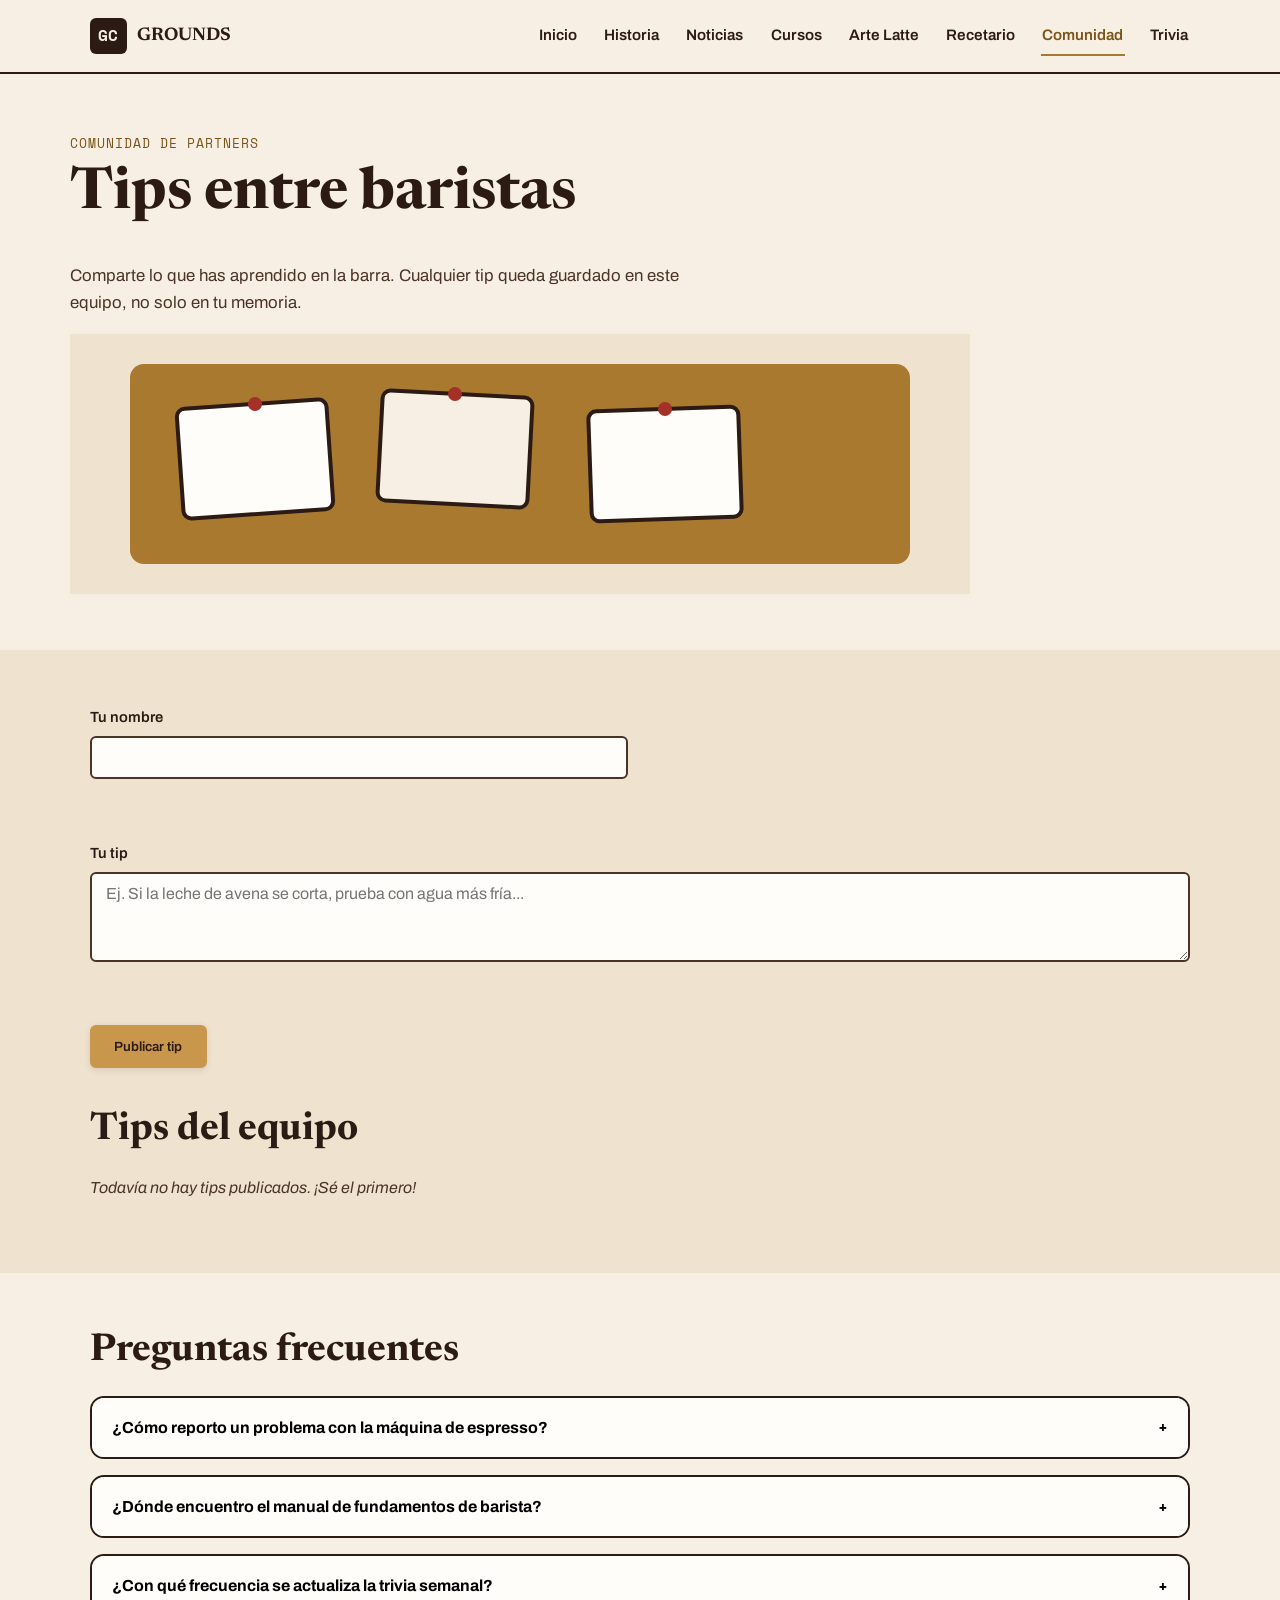
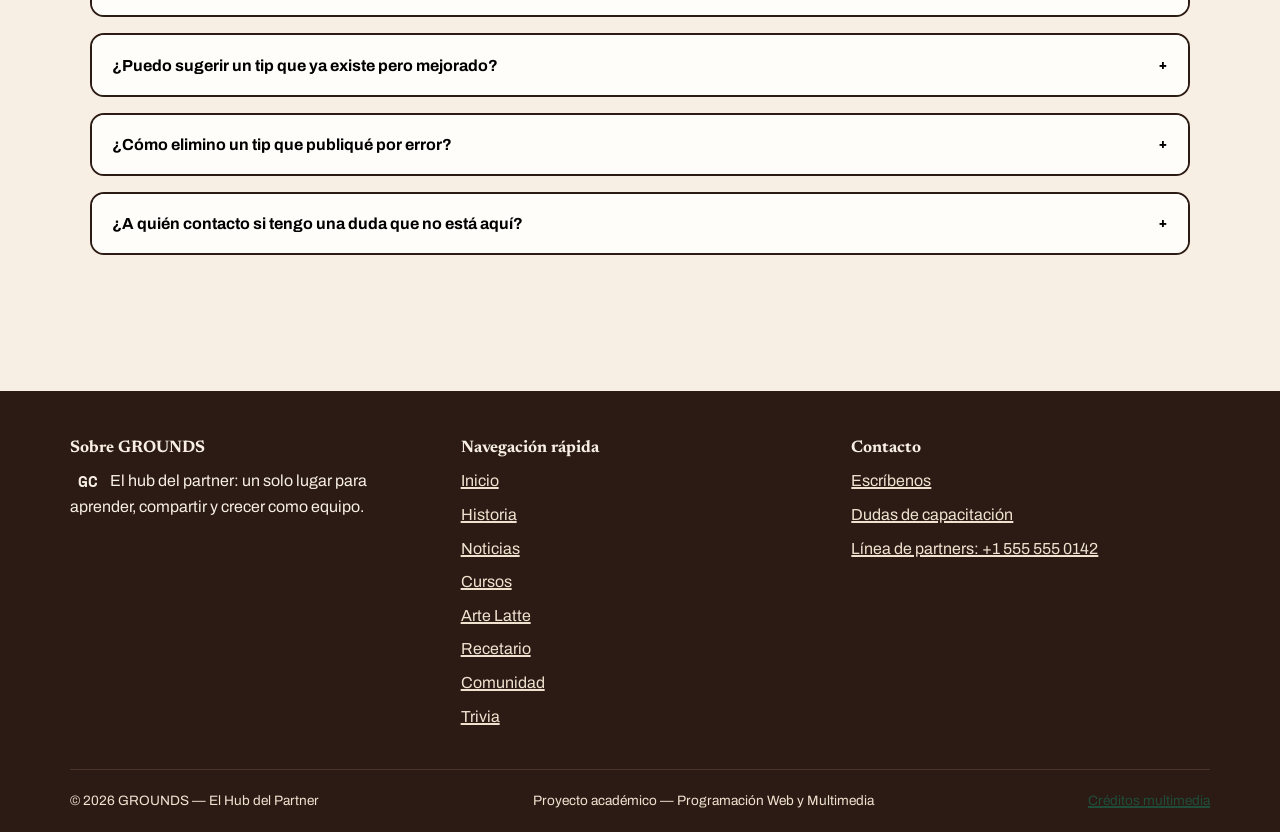
==== PROYECTO FINAL MULTIMEDIA Y PROGRAMACION/comunidad.html @ ff9668b8 "Rename project folder to PROYECTO FINAL MULTIMEDIA Y PROGRAMACION Keeps the GROUNDS site inside a si" ====
<!DOCTYPE html>
<html lang="es">
<head>
<meta charset="UTF-8">
<meta name="viewport" content="width=device-width, initial-scale=1.0">
<title>Comunidad de Partners — GROUNDS</title>
<meta name="description" content="Tablero de tips entre baristas y preguntas frecuentes de la comunidad de partners GROUNDS.">
<link rel="stylesheet" href="css/style.css">
</head>
<body>
<a class="skip-link" href="#main">Saltar al contenido principal</a>

<header class="site-header">
  <div class="container nav-bar">
    <a class="brand" href="index.html">
      <span class="brand-mark">GC</span>
      <span class="brand-name">GROUNDS</span>
    </a>
    <button class="nav-toggle" aria-expanded="false" aria-controls="nav-menu" aria-label="Abrir menú de navegación">
      <span></span><span></span><span></span>
    </button>
    <nav aria-label="Navegación principal">
      <ul class="nav-menu" id="nav-menu">
        <li><a href="index.html">Inicio</a></li>
        <li><a href="historia.html">Historia</a></li>
        <li><a href="noticias.html">Noticias</a></li>
        <li><a href="cursos.html">Cursos</a></li>
        <li><a href="latte-art.html">Arte Latte</a></li>
        <li><a href="recetario.html">Recetario</a></li>
        <li><a href="comunidad.html" aria-current="page">Comunidad</a></li>
        <li><a href="trivia.html">Trivia</a></li>
      </ul>
    </nav>
  </div>
</header>

<main id="main">

  <section class="section container">
    <p class="eyebrow">Comunidad de partners</p>
    <h1>Tips entre baristas</h1>
    <p class="lede">Comparte lo que has aprendido en la barra. Cualquier tip queda guardado en este equipo, no solo en tu memoria.</p>
    <img src="assets/img/comunidad-tablero.svg" alt="Ilustración de un tablero de corcho con notas y tickets colgados" width="900" height="260">
  </section>

  <section class="section section-alt">
    <div class="container">

      <form id="tip-form" class="tip-form grid grid-2">
        <div class="form-field">
          <label for="tip-name">Tu nombre</label>
          <input type="text" id="tip-name" autocomplete="name">
          <span class="form-error" id="error-tip-name"></span>
        </div>
        <div class="form-field form-span-2">
          <label for="tip-text">Tu tip</label>
          <textarea id="tip-text" placeholder="Ej. Si la leche de avena se corta, prueba con agua más fría..."></textarea>
          <span class="form-error" id="error-tip-text"></span>
        </div>
        <div class="form-span-2">
          <button type="submit" class="btn btn-caramel">Publicar tip</button>
        </div>
      </form>

      <h2>Tips del equipo</h2>
      <div class="grid grid-3" id="tip-list">
        <!-- Tarjetas generadas dinámicamente por comunidad.js -->
      </div>
      <p class="empty-state" id="tip-empty" hidden>Todavía no hay tips publicados. ¡Sé el primero!</p>
    </div>
  </section>

  <section class="section">
    <div class="container">
      <h2>Preguntas frecuentes</h2>

      <div class="accordion" id="faq-accordion">
        <div class="accordion-item">
          <button class="accordion-trigger" aria-expanded="false" aria-controls="faq-1">
            <span>¿Cómo reporto un problema con la máquina de espresso?</span>
            <span class="accordion-icon" aria-hidden="true">+</span>
          </button>
          <div class="accordion-panel" id="faq-1">
            <p>Avisa de inmediato a tu líder de turno y registra el incidente en la bitácora de mantenimiento de la tienda.</p>
          </div>
        </div>

        <div class="accordion-item">
          <button class="accordion-trigger" aria-expanded="false" aria-controls="faq-2">
            <span>¿Dónde encuentro el manual de fundamentos de barista?</span>
            <span class="accordion-icon" aria-hidden="true">+</span>
          </button>
          <div class="accordion-panel" id="faq-2">
            <p>En la sección <a href="cursos.html">Cursos</a>, dentro del grupo "Fundamentos".</p>
          </div>
        </div>

        <div class="accordion-item">
          <button class="accordion-trigger" aria-expanded="false" aria-controls="faq-3">
            <span>¿Con qué frecuencia se actualiza la trivia semanal?</span>
            <span class="accordion-icon" aria-hidden="true">+</span>
          </button>
          <div class="accordion-panel" id="faq-3">
            <p>El leaderboard se reinicia cada semana. Puedes revisar el detalle en la sección <a href="trivia.html">Trivia</a>.</p>
          </div>
        </div>

        <div class="accordion-item">
          <button class="accordion-trigger" aria-expanded="false" aria-controls="faq-4">
            <span>¿Puedo sugerir un tip que ya existe pero mejorado?</span>
            <span class="accordion-icon" aria-hidden="true">+</span>
          </button>
          <div class="accordion-panel" id="faq-4">
            <p>Claro, publícalo igual: mientras más versiones y contexto tengamos, mejor aprende todo el equipo.</p>
          </div>
        </div>

        <div class="accordion-item">
          <button class="accordion-trigger" aria-expanded="false" aria-controls="faq-5">
            <span>¿Cómo elimino un tip que publiqué por error?</span>
            <span class="accordion-icon" aria-hidden="true">+</span>
          </button>
          <div class="accordion-panel" id="faq-5">
            <p>Cada tarjeta de tip tiene un botón "Eliminar" que lo quita de la lista y de tu navegador de inmediato.</p>
          </div>
        </div>

        <div class="accordion-item">
          <button class="accordion-trigger" aria-expanded="false" aria-controls="faq-6">
            <span>¿A quién contacto si tengo una duda que no está aquí?</span>
            <span class="accordion-icon" aria-hidden="true">+</span>
          </button>
          <div class="accordion-panel" id="faq-6">
            <p>Escríbenos usando el correo de contacto en el pie de página, o pregúntale a tu líder de turno.</p>
          </div>
        </div>
      </div>
    </div>
  </section>

</main>

<footer class="site-footer">
  <div class="container footer-grid">
    <div>
      <h3>Sobre GROUNDS</h3>
      <p><span class="brand-mark">GC</span> El hub del partner: un solo lugar para aprender, compartir y crecer como equipo.</p>
    </div>
    <div>
      <h3>Navegación rápida</h3>
      <ul>
        <li><a href="index.html">Inicio</a></li>
        <li><a href="historia.html">Historia</a></li>
        <li><a href="noticias.html">Noticias</a></li>
        <li><a href="cursos.html">Cursos</a></li>
        <li><a href="latte-art.html">Arte Latte</a></li>
        <li><a href="recetario.html">Recetario</a></li>
        <li><a href="comunidad.html">Comunidad</a></li>
        <li><a href="trivia.html">Trivia</a></li>
      </ul>
    </div>
    <div>
      <h3>Contacto</h3>
      <ul>
        <li><a href="mailto:partners@grounds-hub.example.com?subject=Consulta%20desde%20el%20sitio">Escríbenos</a></li>
        <li><a href="mailto:capacitacion@grounds-hub.example.com?subject=Duda%20sobre%20un%20curso">Dudas de capacitación</a></li>
        <li><a href="tel:+15555550142">Línea de partners: +1 555 555 0142</a></li>
      </ul>
    </div>
  </div>
  <div class="container footer-bottom">
    <span>© <span data-year></span> GROUNDS — El Hub del Partner</span>
    <span>Proyecto académico — Programación Web y Multimedia</span>
    <a href="historia.html#creditos">Créditos multimedia</a>
  </div>
</footer>

<script src="js/nav.js"></script>
<script src="js/comunidad.js"></script>
</body>
</html>
---- PROYECTO FINAL MULTIMEDIA Y PROGRAMACION/css/style.css ----
/* =========================================================
   GROUNDS — El Hub del Partner
   Hoja de estilos base compartida por las 8 páginas.
   ========================================================= */

/* ---------- Fuentes ---------- */
@import url('https://fonts.googleapis.com/css2?family=Newsreader:ital,wght@0,400..700;1,400..700&family=Archivo:wght@400;500;600;700&family=Space+Mono:wght@400;700&display=swap');

/* ---------- Variables de marca ---------- */
:root {
  --espresso: #2B1B14;
  --espresso-soft: #4A3327;
  --cream: #F7EFE3;
  --cream-dim: #EFE3D0;
  --caramel: #C9974B;
  --caramel-dark: #A8792F;
  --forest: #1F4D3A;
  --forest-light: #2E6B50;
  --cherry: #A3312A;
  --white: #FFFDF9;
  /* Variante de --caramel-dark ajustada para texto pequeño sobre fondos claros
     (cumple contraste AA; --caramel-dark se conserva para hovers y acentos grandes). */
  --caramel-text: #7A5419;

  --font-display: "Newsreader", "Georgia", serif;
  --font-body: "Archivo", "Segoe UI", sans-serif;
  --font-mono: "Space Mono", "Courier New", monospace;

  --radius-sm: 6px;
  --radius-md: 14px;

  --shadow-sm: 0 2px 6px rgba(43, 27, 20, 0.12);
  --shadow-md: 0 6px 18px rgba(43, 27, 20, 0.16);
  --shadow-lg: 0 12px 30px rgba(43, 27, 20, 0.22);

  --nav-height: 72px;
  --transition: 0.25s ease;
}

/* ---------- Reset ---------- */
*, *::before, *::after { box-sizing: border-box; }
html { scroll-behavior: smooth; }
body {
  margin: 0;
  background: var(--cream);
  color: var(--espresso);
  font-family: var(--font-body);
  line-height: 1.6;
  -webkit-font-smoothing: antialiased;
}
img { max-width: 100%; height: auto; display: block; }
ul, ol { padding-left: 1.25rem; }
a { color: var(--forest); text-decoration-thickness: 2px; }
a:hover { color: var(--forest-light); }
button { font-family: inherit; }

h1, h2, h3, h4 {
  font-family: var(--font-display);
  line-height: 1.15;
  margin: 0 0 0.6em;
  color: var(--espresso);
}
h1 { font-size: clamp(2.1rem, 5vw + 1rem, 3.6rem); }
h2 { font-size: clamp(1.6rem, 3vw + 1rem, 2.4rem); }
h3 { font-size: clamp(1.2rem, 1.4vw + 1rem, 1.5rem); }
p { margin: 0 0 1em; }

code, .mono { font-family: var(--font-mono); }

/* Focus visible en todo lo interactivo */
a:focus-visible, button:focus-visible, input:focus-visible,
select:focus-visible, textarea:focus-visible, [tabindex]:focus-visible {
  outline: 3px solid var(--forest-light);
  outline-offset: 2px;
  border-radius: 4px;
}

@media (prefers-reduced-motion: reduce) {
  *, *::before, *::after {
    animation-duration: 0.001ms !important;
    animation-iteration-count: 1 !important;
    transition-duration: 0.001ms !important;
    scroll-behavior: auto !important;
  }
}

/* ---------- Utilidades de layout ---------- */
.container {
  width: 100%;
  max-width: 1140px;
  margin-inline: auto;
  padding-inline: 1.25rem;
}

.skip-link {
  position: absolute;
  left: -999px;
  top: auto;
  background: var(--forest);
  color: var(--white);
  padding: 0.75rem 1.25rem;
  border-radius: var(--radius-sm);
  z-index: 200;
}
.skip-link:focus {
  left: 1rem;
  top: 1rem;
}

.section { padding: 3.5rem 0; }
.section-alt { background: var(--cream-dim); }
.section-dark { background: var(--espresso); color: var(--cream); }
.section-dark h2, .section-dark h3 { color: var(--cream); }

.text-center { text-align: center; }
.mb-0 { margin-bottom: 0; }
.mt-4 { margin-top: 1rem; }
.img-sm { max-width: 220px; }
.eyebrow {
  display: inline-block;
  font-family: var(--font-mono);
  font-size: 0.8rem;
  letter-spacing: 0.08em;
  text-transform: uppercase;
  color: var(--caramel-text);
  margin-bottom: 0.5rem;
}
.section-dark .eyebrow { color: var(--caramel); }
.lede {
  max-width: 62ch;
  color: var(--espresso-soft);
  font-size: 1.05rem;
}

/* ---------- Botones ---------- */
.btn {
  display: inline-flex;
  align-items: center;
  gap: 0.5rem;
  padding: 0.75rem 1.4rem;
  border-radius: var(--radius-sm);
  border: 2px solid var(--espresso);
  background: var(--espresso);
  color: var(--white);
  font-weight: 600;
  text-decoration: none;
  cursor: pointer;
  transition: transform var(--transition), box-shadow var(--transition), background var(--transition), color var(--transition);
  box-shadow: var(--shadow-sm);
}
.btn:hover { transform: translateY(-2px); box-shadow: var(--shadow-md); color: var(--white); }
.btn:active { transform: translateY(0); }

.btn-caramel {
  background: var(--caramel);
  border-color: var(--caramel);
  color: var(--espresso);
}
.btn-caramel:hover { background: var(--caramel-dark); border-color: var(--caramel-dark); color: var(--white); }

.btn-outline {
  background: transparent;
  color: var(--espresso);
}
.section-dark .btn-outline { color: var(--cream); border-color: var(--cream); }
.btn-outline:hover { background: var(--espresso); color: var(--white); }
.section-dark .btn-outline:hover { background: var(--cream); color: var(--espresso); }

.btn-sm { padding: 0.45rem 0.9rem; font-size: 0.85rem; }

/* ---------- Navegación ---------- */
.site-header {
  position: sticky;
  top: 0;
  z-index: 100;
  background: var(--cream);
  border-bottom: 2px solid var(--espresso);
}
.nav-bar {
  display: flex;
  align-items: center;
  justify-content: space-between;
  height: var(--nav-height);
}
.brand {
  display: flex;
  align-items: center;
  gap: 0.6rem;
  text-decoration: none;
  color: var(--espresso);
}
.brand-mark {
  font-family: var(--font-mono);
  background: var(--espresso);
  color: var(--cream);
  padding: 0.3rem 0.5rem;
  border-radius: var(--radius-sm);
  font-weight: 700;
  letter-spacing: 0.03em;
}
.brand-name {
  font-family: var(--font-display);
  font-weight: 700;
  font-size: 1.15rem;
}

.nav-toggle {
  display: none;
  flex-direction: column;
  justify-content: center;
  gap: 5px;
  width: 44px;
  height: 44px;
  border-radius: var(--radius-sm);
  border: 2px solid var(--espresso);
  background: var(--white);
  cursor: pointer;
}
.nav-toggle span {
  display: block;
  width: 20px;
  height: 2px;
  background: var(--espresso);
  margin-inline: auto;
  transition: transform var(--transition), opacity var(--transition);
}
.nav-toggle[aria-expanded="true"] span:nth-child(1) { transform: translateY(7px) rotate(45deg); }
.nav-toggle[aria-expanded="true"] span:nth-child(2) { opacity: 0; }
.nav-toggle[aria-expanded="true"] span:nth-child(3) { transform: translateY(-7px) rotate(-45deg); }

.nav-menu {
  display: flex;
  gap: 1.5rem;
  list-style: none;
  margin: 0;
  padding: 0;
}
.nav-menu a {
  display: inline-block;
  padding: 0.4rem 0.1rem;
  color: var(--espresso);
  text-decoration: none;
  font-weight: 600;
  font-size: 0.95rem;
  border-bottom: 2px solid transparent;
  transition: border-color var(--transition), color var(--transition);
}
.nav-menu a:hover { border-color: var(--caramel); }
.nav-menu a[aria-current="page"] {
  color: var(--caramel-text);
  border-color: var(--caramel-dark);
}

@media (max-width: 780px) {
  .nav-toggle { display: flex; }
  .nav-menu {
    position: absolute;
    left: 0;
    right: 0;
    top: var(--nav-height);
    flex-direction: column;
    gap: 0;
    background: var(--cream);
    border-bottom: 2px solid var(--espresso);
    max-height: 0;
    overflow: hidden;
    transition: max-height var(--transition);
  }
  .nav-menu.is-open { max-height: 480px; }
  .nav-menu a {
    display: block;
    padding: 0.9rem 1.25rem;
    border-bottom: 1px solid var(--cream-dim);
  }
}

/* ---------- Hero ---------- */
.hero {
  padding: 3.5rem 0 3rem;
  display: grid;
  grid-template-columns: 1.1fr 0.9fr;
  gap: 2.5rem;
  align-items: center;
}
.hero-actions { display: flex; gap: 0.9rem; flex-wrap: wrap; margin-top: 1.5rem; }
.hero-art { justify-self: center; }
.hero-art svg { width: 100%; max-width: 380px; }

@media (max-width: 780px) {
  .hero { grid-template-columns: 1fr; text-align: left; }
}

/* ---------- Grids ---------- */
.grid { display: grid; gap: 1.5rem; }
.grid-2 { grid-template-columns: repeat(2, 1fr); }
.grid-3 { grid-template-columns: repeat(3, 1fr); }
.grid-4 { grid-template-columns: repeat(4, 1fr); }
@media (max-width: 780px) {
  .grid-2, .grid-3, .grid-4 { grid-template-columns: 1fr; }
}
@media (min-width: 481px) and (max-width: 780px) {
  .grid-3, .grid-4 { grid-template-columns: repeat(2, 1fr); }
}

/* ---------- Tarjeta genérica ---------- */
.card {
  background: var(--white);
  border: 2px solid var(--espresso);
  border-radius: var(--radius-md);
  padding: 1.5rem;
  box-shadow: var(--shadow-sm);
  transition: box-shadow var(--transition), transform var(--transition);
}
.card:hover { box-shadow: var(--shadow-md); transform: translateY(-3px); }

/* ---------- Ticket (elemento firma) ---------- */
.ticket {
  position: relative;
  background: var(--white);
  border: 2px solid var(--espresso);
  border-radius: var(--radius-md);
  padding: 1.5rem 1.5rem 1.25rem;
  box-shadow: var(--shadow-sm);
  transition: box-shadow var(--transition), transform var(--transition);
  overflow: visible;
}
.ticket:hover { box-shadow: var(--shadow-lg); transform: translateY(-4px); }
a.ticket { display: block; text-decoration: none; color: inherit; }
.ticket::before, .ticket::after {
  content: "";
  position: absolute;
  top: 50%;
  transform: translateY(-50%);
  width: 20px;
  height: 20px;
  background: var(--cream);
  border: 2px solid var(--espresso);
  border-radius: 50%;
}
.ticket::before { left: -12px; }
.ticket::after { right: -12px; }
.section-dark .ticket::before,
.section-dark .ticket::after { background: var(--espresso); }
.ticket-code {
  display: inline-block;
  font-family: var(--font-mono);
  font-size: 0.75rem;
  letter-spacing: 0.05em;
  color: var(--caramel-text);
  margin-bottom: 0.6rem;
}
.ticket-divider {
  border: none;
  border-top: 2px dashed var(--espresso-soft);
  opacity: 0.4;
  margin: 0.9rem 0;
}
.ticket h3 { margin-bottom: 0.4rem; }
.ticket-icon { font-size: 1.8rem; display: block; margin-bottom: 0.5rem; }

/* ---------- Tablas ---------- */
.table-wrap { overflow-x: auto; border-radius: var(--radius-md); border: 2px solid var(--espresso); }
table {
  width: 100%;
  border-collapse: collapse;
  background: var(--white);
  font-size: 0.95rem;
}
caption { text-align: left; padding: 0.75rem 1rem; font-weight: 600; }
th, td {
  padding: 0.85rem 1rem;
  text-align: left;
  border-bottom: 1px solid var(--cream-dim);
  white-space: nowrap;
}
thead th {
  background: var(--espresso);
  color: var(--cream);
  font-family: var(--font-mono);
  font-size: 0.8rem;
  text-transform: uppercase;
  letter-spacing: 0.04em;
}
tbody tr:hover { background: var(--cream-dim); }
tbody tr:last-child td { border-bottom: none; }

/* ---------- Formularios ---------- */
.form-field { margin-bottom: 1.1rem; display: flex; flex-direction: column; gap: 0.4rem; }
.form-field label { font-weight: 600; font-size: 0.92rem; }
.form-field input,
.form-field select,
.form-field textarea {
  padding: 0.7rem 0.85rem;
  border: 2px solid var(--espresso-soft);
  border-radius: var(--radius-sm);
  background: var(--white);
  color: var(--espresso);
  font-family: inherit;
  font-size: 1rem;
}
.form-field textarea { resize: vertical; min-height: 90px; }
.form-field input[type="range"] { padding: 0; accent-color: var(--forest); }
.form-error {
  color: var(--cherry);
  font-size: 0.85rem;
  min-height: 1.1em;
}
.form-success {
  background: var(--forest);
  color: var(--white);
  padding: 1rem 1.2rem;
  border-radius: var(--radius-sm);
  margin-top: 1rem;
}
.form-span-2 { grid-column: 1 / -1; }
fieldset { border: 2px solid var(--espresso); border-radius: var(--radius-md); padding: 1.25rem; margin: 0 0 1.5rem; }
legend { font-family: var(--font-mono); padding: 0 0.5rem; }

/* ---------- Footer ---------- */
.site-footer {
  background: var(--espresso);
  color: var(--cream);
  margin-top: 4rem;
}
.footer-grid {
  display: grid;
  grid-template-columns: repeat(3, 1fr);
  gap: 2rem;
  padding: 3rem 0 2rem;
}
.footer-grid h3 { color: var(--cream); font-size: 1.05rem; }
.footer-grid ul { list-style: none; padding: 0; margin: 0; }
.footer-grid li { margin-bottom: 0.5rem; }
.footer-grid a { color: var(--cream-dim); }
.footer-grid a:hover { color: var(--caramel); }
.footer-bottom {
  border-top: 1px solid var(--espresso-soft);
  padding: 1.25rem 0;
  font-size: 0.85rem;
  color: var(--cream-dim);
  display: flex;
  flex-wrap: wrap;
  gap: 0.5rem 1.5rem;
  justify-content: space-between;
}
@media (max-width: 780px) {
  .footer-grid { grid-template-columns: 1fr; }
}

/* ---------- Acordeón (FAQ) ---------- */
.accordion-item { border: 2px solid var(--espresso); border-radius: var(--radius-md); margin-bottom: 1rem; overflow: hidden; background: var(--white); }
.accordion-trigger {
  width: 100%;
  text-align: left;
  background: var(--white);
  border: none;
  padding: 1.1rem 1.25rem;
  font-family: var(--font-body);
  font-weight: 700;
  font-size: 1rem;
  cursor: pointer;
  display: flex;
  justify-content: space-between;
  align-items: center;
  gap: 1rem;
}
.accordion-trigger:hover { background: var(--cream-dim); }
.accordion-trigger .accordion-icon { transition: transform var(--transition); font-family: var(--font-mono); }
.accordion-trigger[aria-expanded="true"] .accordion-icon { transform: rotate(45deg); }
.accordion-panel {
  max-height: 0;
  overflow: hidden;
  transition: max-height var(--transition);
  padding: 0 1.25rem;
}
.accordion-panel.is-open { max-height: 320px; padding: 0 1.25rem 1.25rem; }

/* ---------- Tabs (latte art) ---------- */
.tabs { display: flex; gap: 0.6rem; flex-wrap: wrap; margin-bottom: 1.5rem; }
.tab-btn {
  padding: 0.65rem 1.1rem;
  border-radius: var(--radius-sm);
  border: 2px solid var(--espresso);
  background: var(--white);
  cursor: pointer;
  font-weight: 600;
}
.tab-btn[aria-selected="true"] { background: var(--espresso); color: var(--cream); }

.progress-bar {
  height: 10px;
  border-radius: 999px;
  background: var(--cream-dim);
  border: 2px solid var(--espresso);
  overflow: hidden;
  margin: 1rem 0;
}
.progress-bar-fill {
  height: 100%;
  background: var(--caramel);
  width: 0%;
  transition: width var(--transition);
}

.step-controls { display: flex; justify-content: space-between; align-items: center; margin-top: 1rem; gap: 1rem; flex-wrap: wrap; }
.step-counter { font-family: var(--font-mono); font-size: 0.9rem; color: var(--espresso-soft); }
#figure-steps li { padding: 0.25rem 0; opacity: 0.55; transition: opacity var(--transition), font-weight var(--transition); }
#figure-steps li.step-current { opacity: 1; font-weight: 700; color: var(--forest); }

/* Flipbook */
.flipbook {
  border: 2px solid var(--espresso);
  border-radius: var(--radius-md);
  background: var(--white);
  padding: 1rem;
  text-align: center;
  box-shadow: var(--shadow-sm);
}
.flipbook svg { width: 100%; max-width: 320px; margin-inline: auto; }

/* ---------- Timeline (historia) ---------- */
.timeline { list-style: none; padding: 0; margin: 0; border-left: 3px solid var(--espresso); }
.timeline li { position: relative; padding: 0 0 2rem 1.75rem; }
.timeline li::before {
  content: "";
  position: absolute;
  left: -9px;
  top: 4px;
  width: 14px;
  height: 14px;
  border-radius: 50%;
  background: var(--caramel);
  border: 2px solid var(--espresso);
}
.timeline .year { font-family: var(--font-mono); color: var(--caramel-text); display: block; margin-bottom: 0.2rem; }

.quote-source { margin-top: 0.75rem; font-style: normal; font-size: 0.9rem; }

blockquote {
  border-left: 4px solid var(--caramel);
  margin: 1.5rem 0;
  padding: 0.5rem 0 0.5rem 1.25rem;
  font-family: var(--font-display);
  font-size: 1.25rem;
  font-style: italic;
  color: var(--espresso-soft);
}

/* ---------- Noticias ---------- */
.filter-bar { display: flex; gap: 0.6rem; flex-wrap: wrap; margin-bottom: 2rem; }
.filter-btn {
  padding: 0.55rem 1rem;
  border-radius: 999px;
  border: 2px solid var(--espresso);
  background: var(--white);
  cursor: pointer;
  font-weight: 600;
  font-size: 0.88rem;
}
.filter-btn[aria-pressed="true"] { background: var(--forest); border-color: var(--forest); color: var(--white); }
.news-article[hidden] { display: none; }
.news-meta { display: flex; gap: 0.75rem; align-items: center; margin-bottom: 0.5rem; flex-wrap: wrap; }
.news-date { font-family: var(--font-mono); font-size: 0.8rem; color: var(--espresso-soft); }
.news-category-label { font-family: var(--font-mono); font-size: 0.75rem; color: var(--forest); }
.field-narrow { max-width: 360px; }

/* ---------- Cursos ---------- */
.course-toolbar { display: flex; gap: 1rem; align-items: center; margin-bottom: 1.5rem; flex-wrap: wrap; }
.course-toolbar input { flex: 1; min-width: 220px; }
.toolbar-search-field { flex: 1; min-width: 220px; margin-bottom: 0; }
.results-count { font-family: var(--font-mono); font-size: 0.85rem; color: var(--espresso-soft); white-space: nowrap; }
.course-group-title { margin-top: 2.5rem; }

/* ---------- Trivia ---------- */
.quiz-card { max-width: 640px; margin-inline: auto; }
.quiz-options { list-style: none; padding: 0; margin: 1.25rem 0; display: grid; gap: 0.75rem; }
.quiz-option {
  width: 100%;
  text-align: left;
  padding: 0.85rem 1rem;
  border: 2px solid var(--espresso);
  border-radius: var(--radius-sm);
  background: var(--white);
  cursor: pointer;
  font-size: 1rem;
}
.quiz-option:hover { background: var(--cream-dim); }
.quiz-option.correct { background: var(--forest); color: var(--white); border-color: var(--forest); }
.quiz-option.incorrect { background: var(--cherry); color: var(--white); border-color: var(--cherry); }
.quiz-option:disabled { cursor: not-allowed; }
.quiz-progress { font-family: var(--font-mono); font-size: 0.85rem; margin-bottom: 0.5rem; color: var(--espresso-soft); }
.badge-live {
  display: inline-flex;
  align-items: center;
  gap: 0.4rem;
  font-family: var(--font-mono);
  font-size: 0.8rem;
  color: var(--cherry);
}
.section-dark .badge-live { color: var(--caramel); }
.section-dark .badge-live::before { background: var(--caramel); }
.badge-live::before {
  content: "";
  width: 8px; height: 8px; border-radius: 50%;
  background: var(--cherry);
  animation: pulse 1.6s infinite;
}
@keyframes pulse {
  0%, 100% { opacity: 1; }
  50% { opacity: 0.35; }
}

/* ---------- Comunidad ---------- */
.tip-form { margin-bottom: 2.5rem; }
.tip-delete {
  margin-top: 0.9rem;
  background: transparent;
  border: 2px solid var(--cherry);
  color: var(--cherry);
  padding: 0.4rem 0.8rem;
  border-radius: var(--radius-sm);
  cursor: pointer;
  font-size: 0.82rem;
  font-weight: 600;
}
.tip-delete:hover { background: var(--cherry); color: var(--white); }
.empty-state { font-style: italic; color: var(--espresso-soft); }

/* ---------- Recetario ---------- */
.recipe-result {
  background: var(--cream-dim);
  border: 2px dashed var(--espresso-soft);
  border-radius: var(--radius-md);
  padding: 1.25rem 1.5rem;
  margin-top: 1.5rem;
}
.cupping-score {
  font-family: var(--font-mono);
  font-size: 2.4rem;
  color: var(--forest);
  text-align: center;
  margin: 0.5rem 0;
}
.slider-row { display: grid; grid-template-columns: 140px 1fr 50px; align-items: center; gap: 1rem; margin-bottom: 0.9rem; }
.slider-row output { font-family: var(--font-mono); text-align: right; }
@media (max-width: 480px) {
  .slider-row { grid-template-columns: 1fr; text-align: left; }
  .slider-row output { text-align: left; }
}

/* ---------- Créditos ---------- */
.credits-list { font-size: 0.85rem; color: var(--espresso-soft); }
.credits-list li { margin-bottom: 0.3rem; }
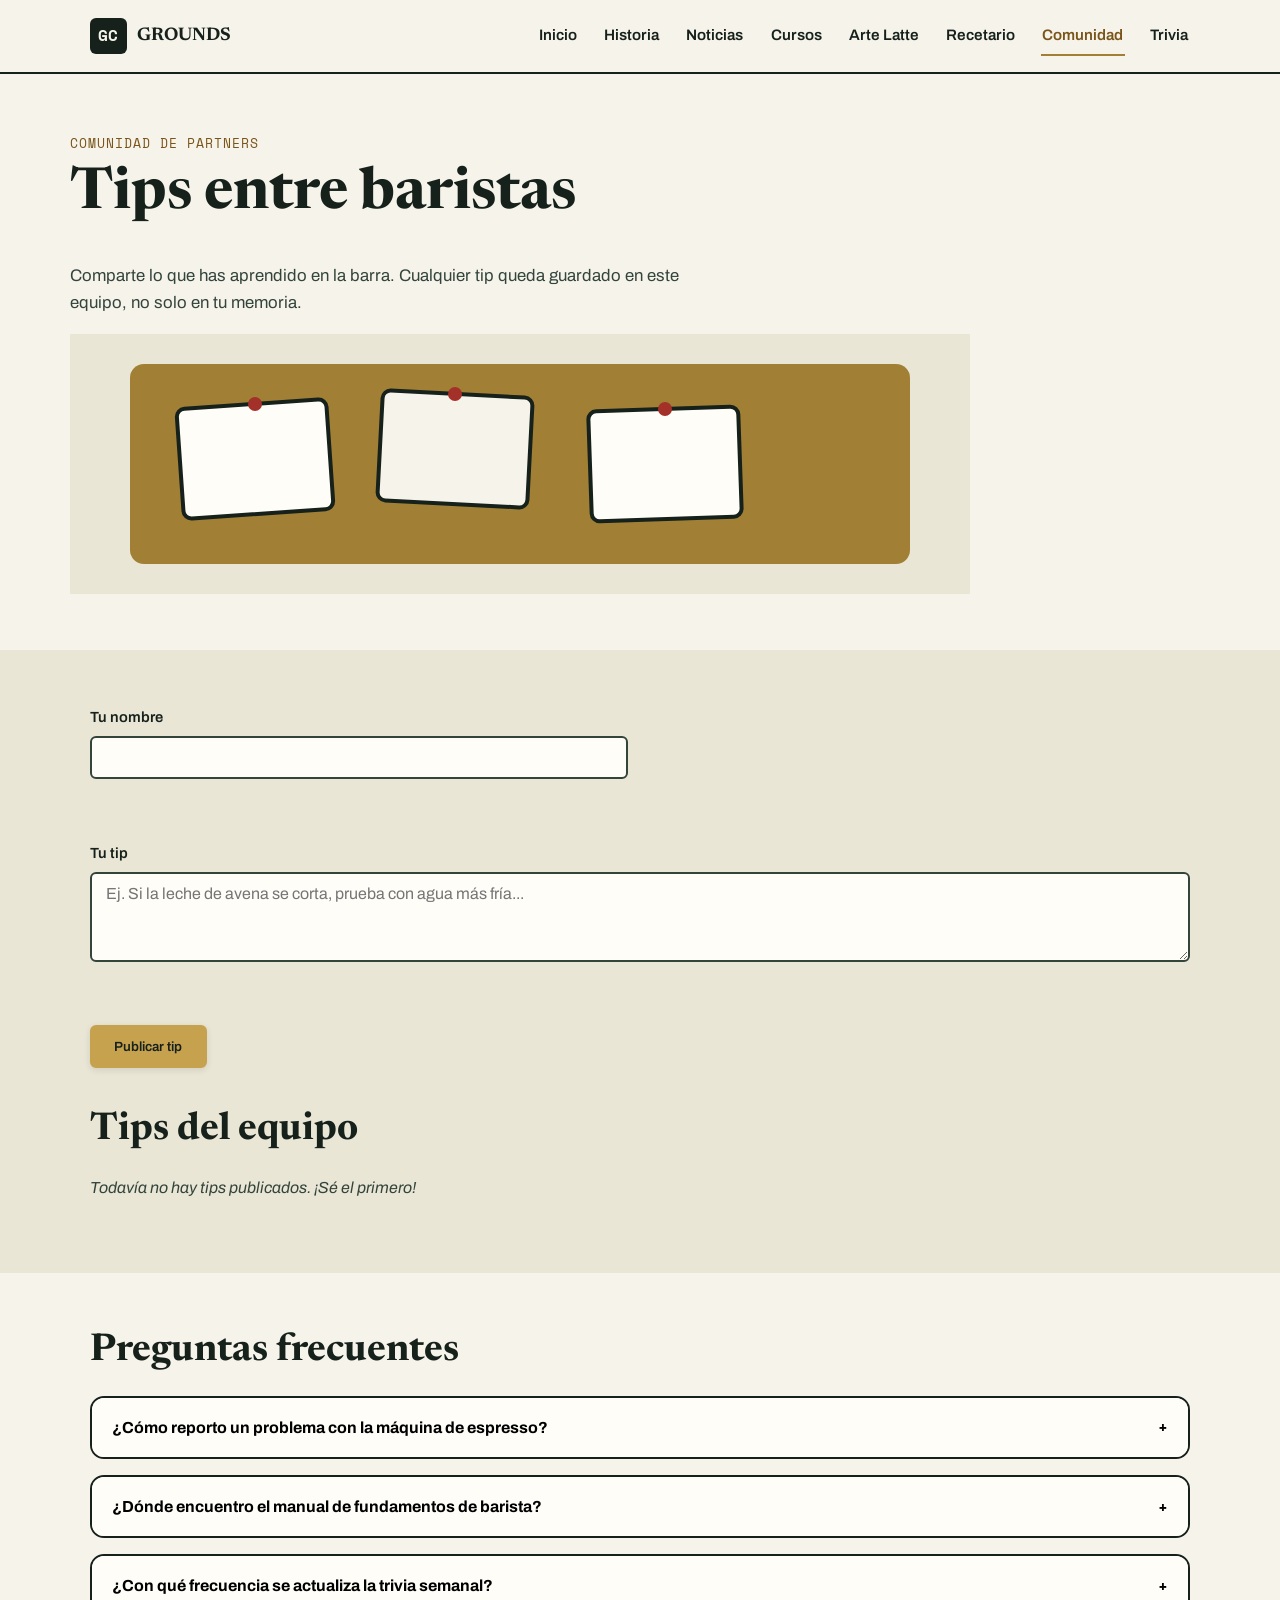
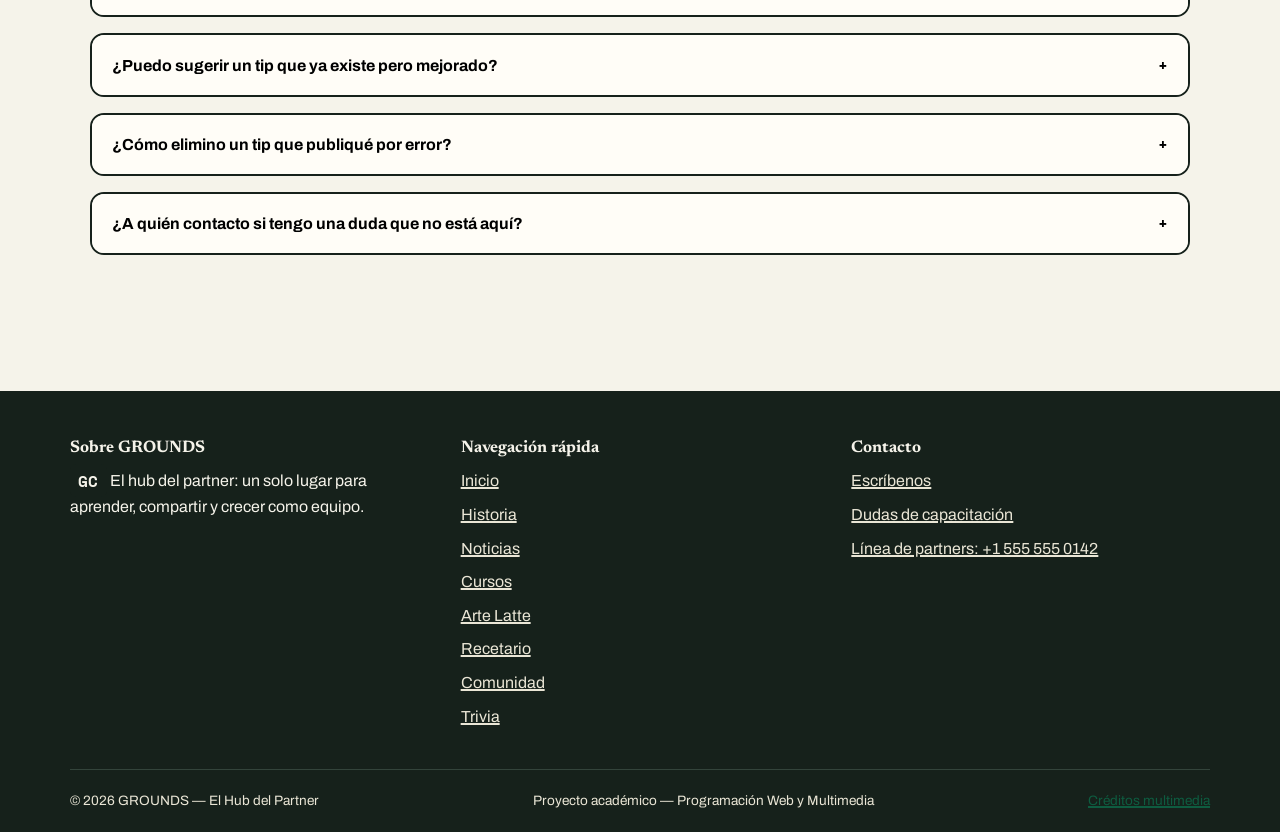
==== commit f2232185: "Rediseño editorial: paleta verde propia + hero destacado estilo newsroom - Paleta renombrada y recol" ====
--- a/PROYECTO FINAL MULTIMEDIA Y PROGRAMACION/comunidad.html
+++ b/PROYECTO FINAL MULTIMEDIA Y PROGRAMACION/comunidad.html
@@ -58,7 +58,7 @@
           <span class="form-error" id="error-tip-text"></span>
         </div>
         <div class="form-span-2">
-          <button type="submit" class="btn btn-caramel">Publicar tip</button>
+          <button type="submit" class="btn btn-gold">Publicar tip</button>
         </div>
       </form>
 
--- a/PROYECTO FINAL MULTIMEDIA Y PROGRAMACION/css/style.css
+++ b/PROYECTO FINAL MULTIMEDIA Y PROGRAMACION/css/style.css
@@ -6,21 +6,24 @@
 /* ---------- Fuentes ---------- */
 @import url('https://fonts.googleapis.com/css2?family=Newsreader:ital,wght@0,400..700;1,400..700&family=Archivo:wght@400;500;600;700&family=Space+Mono:wght@400;700&display=swap');
 
-/* ---------- Variables de marca ---------- */
+/* ---------- Variables de marca ----------
+   Paleta verde inspirada en la identidad de Starbucks Rewards (cafetería
+   premium, verde como color dominante) pero con valores hex propios y
+   distintos a los oficiales — GROUNDS sigue siendo una marca ficticia. */
 :root {
-  --espresso: #2B1B14;
-  --espresso-soft: #4A3327;
-  --cream: #F7EFE3;
-  --cream-dim: #EFE3D0;
-  --caramel: #C9974B;
-  --caramel-dark: #A8792F;
-  --forest: #1F4D3A;
-  --forest-light: #2E6B50;
-  --cherry: #A3312A;
-  --white: #FFFDF9;
-  /* Variante de --caramel-dark ajustada para texto pequeño sobre fondos claros
-     (cumple contraste AA; --caramel-dark se conserva para hovers y acentos grandes). */
-  --caramel-text: #7A5419;
+  --ink: #16211B;
+  --ink-soft: #33443B;
+  --paper: #F5F3EA;
+  --paper-dim: #EAE6D6;
+  --gold: #C7A24E;
+  --gold-dark: #A17F35;
+  --pine: #0E5C40;
+  --pine-light: #17795A;
+  --alert: #A3312A;
+  --paper-white: #FFFDF7;
+  /* Variante de --gold-dark ajustada para texto pequeño sobre fondos claros
+     (cumple contraste AA; --gold-dark se conserva para hovers y acentos grandes). */
+  --gold-text: #7A5419;
 
   --font-display: "Newsreader", "Georgia", serif;
   --font-body: "Archivo", "Segoe UI", sans-serif;
@@ -29,9 +32,9 @@
   --radius-sm: 6px;
   --radius-md: 14px;
 
-  --shadow-sm: 0 2px 6px rgba(43, 27, 20, 0.12);
-  --shadow-md: 0 6px 18px rgba(43, 27, 20, 0.16);
-  --shadow-lg: 0 12px 30px rgba(43, 27, 20, 0.22);
+  --shadow-sm: 0 2px 6px rgba(22, 33, 27, 0.12);
+  --shadow-md: 0 6px 18px rgba(22, 33, 27, 0.16);
+  --shadow-lg: 0 12px 30px rgba(22, 33, 27, 0.22);
 
   --nav-height: 72px;
   --transition: 0.25s ease;
@@ -42,23 +45,23 @@
 html { scroll-behavior: smooth; }
 body {
   margin: 0;
-  background: var(--cream);
-  color: var(--espresso);
+  background: var(--paper);
+  color: var(--ink);
   font-family: var(--font-body);
   line-height: 1.6;
   -webkit-font-smoothing: antialiased;
 }
 img { max-width: 100%; height: auto; display: block; }
 ul, ol { padding-left: 1.25rem; }
-a { color: var(--forest); text-decoration-thickness: 2px; }
-a:hover { color: var(--forest-light); }
+a { color: var(--pine); text-decoration-thickness: 2px; }
+a:hover { color: var(--pine-light); }
 button { font-family: inherit; }
 
 h1, h2, h3, h4 {
   font-family: var(--font-display);
   line-height: 1.15;
   margin: 0 0 0.6em;
-  color: var(--espresso);
+  color: var(--ink);
 }
 h1 { font-size: clamp(2.1rem, 5vw + 1rem, 3.6rem); }
 h2 { font-size: clamp(1.6rem, 3vw + 1rem, 2.4rem); }
@@ -70,7 +73,7 @@
 /* Focus visible en todo lo interactivo */
 a:focus-visible, button:focus-visible, input:focus-visible,
 select:focus-visible, textarea:focus-visible, [tabindex]:focus-visible {
-  outline: 3px solid var(--forest-light);
+  outline: 3px solid var(--pine-light);
   outline-offset: 2px;
   border-radius: 4px;
 }
@@ -96,8 +99,8 @@
   position: absolute;
   left: -999px;
   top: auto;
-  background: var(--forest);
-  color: var(--white);
+  background: var(--pine);
+  color: var(--paper-white);
   padding: 0.75rem 1.25rem;
   border-radius: var(--radius-sm);
   z-index: 200;
@@ -108,9 +111,9 @@
 }
 
 .section { padding: 3.5rem 0; }
-.section-alt { background: var(--cream-dim); }
-.section-dark { background: var(--espresso); color: var(--cream); }
-.section-dark h2, .section-dark h3 { color: var(--cream); }
+.section-alt { background: var(--paper-dim); }
+.section-dark { background: var(--ink); color: var(--paper); }
+.section-dark h2, .section-dark h3 { color: var(--paper); }
 
 .text-center { text-align: center; }
 .mb-0 { margin-bottom: 0; }
@@ -122,13 +125,13 @@
   font-size: 0.8rem;
   letter-spacing: 0.08em;
   text-transform: uppercase;
-  color: var(--caramel-text);
+  color: var(--gold-text);
   margin-bottom: 0.5rem;
 }
-.section-dark .eyebrow { color: var(--caramel); }
+.section-dark .eyebrow { color: var(--gold); }
 .lede {
   max-width: 62ch;
-  color: var(--espresso-soft);
+  color: var(--ink-soft);
   font-size: 1.05rem;
 }
 
@@ -139,32 +142,34 @@
   gap: 0.5rem;
   padding: 0.75rem 1.4rem;
   border-radius: var(--radius-sm);
-  border: 2px solid var(--espresso);
-  background: var(--espresso);
-  color: var(--white);
+  border: 2px solid var(--ink);
+  background: var(--ink);
+  color: var(--paper-white);
   font-weight: 600;
   text-decoration: none;
   cursor: pointer;
   transition: transform var(--transition), box-shadow var(--transition), background var(--transition), color var(--transition);
   box-shadow: var(--shadow-sm);
 }
-.btn:hover { transform: translateY(-2px); box-shadow: var(--shadow-md); color: var(--white); }
+.btn:hover { transform: translateY(-2px); box-shadow: var(--shadow-md); color: var(--paper-white); }
 .btn:active { transform: translateY(0); }
 
-.btn-caramel {
-  background: var(--caramel);
-  border-color: var(--caramel);
-  color: var(--espresso);
-}
-.btn-caramel:hover { background: var(--caramel-dark); border-color: var(--caramel-dark); color: var(--white); }
+.btn-gold {
+  background: var(--gold);
+  border-color: var(--gold);
+  color: var(--ink);
+}
+.btn-gold:hover { background: var(--gold-dark); border-color: var(--gold-dark); color: var(--paper-white); }
 
 .btn-outline {
   background: transparent;
-  color: var(--espresso);
-}
-.section-dark .btn-outline { color: var(--cream); border-color: var(--cream); }
-.btn-outline:hover { background: var(--espresso); color: var(--white); }
-.section-dark .btn-outline:hover { background: var(--cream); color: var(--espresso); }
+  color: var(--ink);
+}
+.section-dark .btn-outline,
+.hero-full .btn-outline { color: var(--paper); border-color: var(--paper); }
+.btn-outline:hover { background: var(--ink); color: var(--paper-white); }
+.section-dark .btn-outline:hover,
+.hero-full .btn-outline:hover { background: var(--paper); color: var(--ink); }
 
 .btn-sm { padding: 0.45rem 0.9rem; font-size: 0.85rem; }
 
@@ -173,8 +178,8 @@
   position: sticky;
   top: 0;
   z-index: 100;
-  background: var(--cream);
-  border-bottom: 2px solid var(--espresso);
+  background: var(--paper);
+  border-bottom: 2px solid var(--ink);
 }
 .nav-bar {
   display: flex;
@@ -187,12 +192,12 @@
   align-items: center;
   gap: 0.6rem;
   text-decoration: none;
-  color: var(--espresso);
+  color: var(--ink);
 }
 .brand-mark {
   font-family: var(--font-mono);
-  background: var(--espresso);
-  color: var(--cream);
+  background: var(--ink);
+  color: var(--paper);
   padding: 0.3rem 0.5rem;
   border-radius: var(--radius-sm);
   font-weight: 700;
@@ -212,15 +217,15 @@
   width: 44px;
   height: 44px;
   border-radius: var(--radius-sm);
-  border: 2px solid var(--espresso);
-  background: var(--white);
+  border: 2px solid var(--ink);
+  background: var(--paper-white);
   cursor: pointer;
 }
 .nav-toggle span {
   display: block;
   width: 20px;
   height: 2px;
-  background: var(--espresso);
+  background: var(--ink);
   margin-inline: auto;
   transition: transform var(--transition), opacity var(--transition);
 }
@@ -238,17 +243,17 @@
 .nav-menu a {
   display: inline-block;
   padding: 0.4rem 0.1rem;
-  color: var(--espresso);
+  color: var(--ink);
   text-decoration: none;
   font-weight: 600;
   font-size: 0.95rem;
   border-bottom: 2px solid transparent;
   transition: border-color var(--transition), color var(--transition);
 }
-.nav-menu a:hover { border-color: var(--caramel); }
+.nav-menu a:hover { border-color: var(--gold); }
 .nav-menu a[aria-current="page"] {
-  color: var(--caramel-text);
-  border-color: var(--caramel-dark);
+  color: var(--gold-text);
+  border-color: var(--gold-dark);
 }
 
 @media (max-width: 780px) {
@@ -260,8 +265,8 @@
     top: var(--nav-height);
     flex-direction: column;
     gap: 0;
-    background: var(--cream);
-    border-bottom: 2px solid var(--espresso);
+    background: var(--paper);
+    border-bottom: 2px solid var(--ink);
     max-height: 0;
     overflow: hidden;
     transition: max-height var(--transition);
@@ -270,7 +275,7 @@
   .nav-menu a {
     display: block;
     padding: 0.9rem 1.25rem;
-    border-bottom: 1px solid var(--cream-dim);
+    border-bottom: 1px solid var(--paper-dim);
   }
 }
 
@@ -284,7 +289,65 @@
 }
 .hero-actions { display: flex; gap: 0.9rem; flex-wrap: wrap; margin-top: 1.5rem; }
 .hero-art { justify-self: center; }
-.hero-art svg { width: 100%; max-width: 380px; }
+.hero-art img { width: 100%; max-width: 380px; }
+
+/* ---------- Hero editorial full-bleed (estilo "newsroom") ---------- */
+.hero-full {
+  position: relative;
+  overflow: hidden;
+  background:
+    radial-gradient(ellipse 120% 90% at 85% 0%, var(--pine-light) 0%, transparent 55%),
+    linear-gradient(160deg, var(--pine) 0%, var(--ink) 78%);
+  color: var(--paper-white);
+  padding: 4.5rem 0 5rem;
+}
+.hero-full .eyebrow { color: var(--gold); }
+.hero-full h1 {
+  color: var(--paper-white);
+  font-size: clamp(2.6rem, 6vw + 1rem, 4.6rem);
+  max-width: 16ch;
+}
+.hero-full .lede { color: rgba(245, 243, 234, 0.82); max-width: 48ch; font-size: 1.15rem; }
+.hero-full .hero-art { justify-self: end; }
+.hero-full .hero-art img { max-width: 320px; filter: drop-shadow(0 20px 40px rgba(0,0,0,0.35)); }
+@media (max-width: 780px) {
+  .hero-full .hero-art { justify-self: center; margin-top: 2rem; }
+}
+
+/* ---------- Feature grid (destacado grande + grid, estilo editorial) ---------- */
+.feature-grid {
+  display: grid;
+  grid-template-columns: repeat(3, 1fr);
+  gap: 1.5rem;
+}
+.feature-grid .ticket.is-feature {
+  grid-column: span 3;
+  display: grid;
+  grid-template-columns: 1.1fr 1fr;
+  gap: 2rem;
+  align-items: center;
+  padding: 2.25rem;
+}
+.feature-grid .is-feature .ticket-icon { font-size: 3.2rem; }
+.feature-grid .is-feature h3 { font-size: clamp(1.5rem, 2vw + 1rem, 2rem); }
+@media (max-width: 780px) {
+  .feature-grid { grid-template-columns: 1fr; }
+  .feature-grid .ticket.is-feature { grid-column: span 1; grid-template-columns: 1fr; text-align: left; }
+}
+@media (min-width: 481px) and (max-width: 780px) {
+  .feature-grid { grid-template-columns: repeat(2, 1fr); }
+}
+/* Variante sin imagen: destacado más grande, pero de una sola columna de texto */
+.feature-grid .ticket.is-feature-text {
+  grid-column: span 3;
+  padding: 2.25rem;
+}
+.feature-grid .is-feature-text .ticket-icon { font-size: 2.6rem; }
+.feature-grid .is-feature-text h3 { font-size: clamp(1.4rem, 1.8vw + 1rem, 1.9rem); }
+.feature-grid .is-feature-text p { font-size: 1.05rem; max-width: 62ch; }
+@media (max-width: 780px) {
+  .feature-grid .ticket.is-feature-text { grid-column: span 1; }
+}
 
 @media (max-width: 780px) {
   .hero { grid-template-columns: 1fr; text-align: left; }
@@ -304,8 +367,8 @@
 
 /* ---------- Tarjeta genérica ---------- */
 .card {
-  background: var(--white);
-  border: 2px solid var(--espresso);
+  background: var(--paper-white);
+  border: 2px solid var(--ink);
   border-radius: var(--radius-md);
   padding: 1.5rem;
   box-shadow: var(--shadow-sm);
@@ -316,8 +379,8 @@
 /* ---------- Ticket (elemento firma) ---------- */
 .ticket {
   position: relative;
-  background: var(--white);
-  border: 2px solid var(--espresso);
+  background: var(--paper-white);
+  border: 2px solid var(--ink);
   border-radius: var(--radius-md);
   padding: 1.5rem 1.5rem 1.25rem;
   box-shadow: var(--shadow-sm);
@@ -333,25 +396,25 @@
   transform: translateY(-50%);
   width: 20px;
   height: 20px;
-  background: var(--cream);
-  border: 2px solid var(--espresso);
+  background: var(--paper);
+  border: 2px solid var(--ink);
   border-radius: 50%;
 }
 .ticket::before { left: -12px; }
 .ticket::after { right: -12px; }
 .section-dark .ticket::before,
-.section-dark .ticket::after { background: var(--espresso); }
+.section-dark .ticket::after { background: var(--ink); }
 .ticket-code {
   display: inline-block;
   font-family: var(--font-mono);
   font-size: 0.75rem;
   letter-spacing: 0.05em;
-  color: var(--caramel-text);
+  color: var(--gold-text);
   margin-bottom: 0.6rem;
 }
 .ticket-divider {
   border: none;
-  border-top: 2px dashed var(--espresso-soft);
+  border-top: 2px dashed var(--ink-soft);
   opacity: 0.4;
   margin: 0.9rem 0;
 }
@@ -359,29 +422,29 @@
 .ticket-icon { font-size: 1.8rem; display: block; margin-bottom: 0.5rem; }
 
 /* ---------- Tablas ---------- */
-.table-wrap { overflow-x: auto; border-radius: var(--radius-md); border: 2px solid var(--espresso); }
+.table-wrap { overflow-x: auto; border-radius: var(--radius-md); border: 2px solid var(--ink); }
 table {
   width: 100%;
   border-collapse: collapse;
-  background: var(--white);
+  background: var(--paper-white);
   font-size: 0.95rem;
 }
 caption { text-align: left; padding: 0.75rem 1rem; font-weight: 600; }
 th, td {
   padding: 0.85rem 1rem;
   text-align: left;
-  border-bottom: 1px solid var(--cream-dim);
+  border-bottom: 1px solid var(--paper-dim);
   white-space: nowrap;
 }
 thead th {
-  background: var(--espresso);
-  color: var(--cream);
+  background: var(--ink);
+  color: var(--paper);
   font-family: var(--font-mono);
   font-size: 0.8rem;
   text-transform: uppercase;
   letter-spacing: 0.04em;
 }
-tbody tr:hover { background: var(--cream-dim); }
+tbody tr:hover { background: var(--paper-dim); }
 tbody tr:last-child td { border-bottom: none; }
 
 /* ---------- Formularios ---------- */
@@ -391,35 +454,35 @@
 .form-field select,
 .form-field textarea {
   padding: 0.7rem 0.85rem;
-  border: 2px solid var(--espresso-soft);
-  border-radius: var(--radius-sm);
-  background: var(--white);
-  color: var(--espresso);
+  border: 2px solid var(--ink-soft);
+  border-radius: var(--radius-sm);
+  background: var(--paper-white);
+  color: var(--ink);
   font-family: inherit;
   font-size: 1rem;
 }
 .form-field textarea { resize: vertical; min-height: 90px; }
-.form-field input[type="range"] { padding: 0; accent-color: var(--forest); }
+.form-field input[type="range"] { padding: 0; accent-color: var(--pine); }
 .form-error {
-  color: var(--cherry);
+  color: var(--alert);
   font-size: 0.85rem;
   min-height: 1.1em;
 }
 .form-success {
-  background: var(--forest);
-  color: var(--white);
+  background: var(--pine);
+  color: var(--paper-white);
   padding: 1rem 1.2rem;
   border-radius: var(--radius-sm);
   margin-top: 1rem;
 }
 .form-span-2 { grid-column: 1 / -1; }
-fieldset { border: 2px solid var(--espresso); border-radius: var(--radius-md); padding: 1.25rem; margin: 0 0 1.5rem; }
+fieldset { border: 2px solid var(--ink); border-radius: var(--radius-md); padding: 1.25rem; margin: 0 0 1.5rem; }
 legend { font-family: var(--font-mono); padding: 0 0.5rem; }
 
 /* ---------- Footer ---------- */
 .site-footer {
-  background: var(--espresso);
-  color: var(--cream);
+  background: var(--ink);
+  color: var(--paper);
   margin-top: 4rem;
 }
 .footer-grid {
@@ -428,16 +491,16 @@
   gap: 2rem;
   padding: 3rem 0 2rem;
 }
-.footer-grid h3 { color: var(--cream); font-size: 1.05rem; }
+.footer-grid h3 { color: var(--paper); font-size: 1.05rem; }
 .footer-grid ul { list-style: none; padding: 0; margin: 0; }
 .footer-grid li { margin-bottom: 0.5rem; }
-.footer-grid a { color: var(--cream-dim); }
-.footer-grid a:hover { color: var(--caramel); }
+.footer-grid a { color: var(--paper-dim); }
+.footer-grid a:hover { color: var(--gold); }
 .footer-bottom {
-  border-top: 1px solid var(--espresso-soft);
+  border-top: 1px solid var(--ink-soft);
   padding: 1.25rem 0;
   font-size: 0.85rem;
-  color: var(--cream-dim);
+  color: var(--paper-dim);
   display: flex;
   flex-wrap: wrap;
   gap: 0.5rem 1.5rem;
@@ -448,11 +511,11 @@
 }
 
 /* ---------- Acordeón (FAQ) ---------- */
-.accordion-item { border: 2px solid var(--espresso); border-radius: var(--radius-md); margin-bottom: 1rem; overflow: hidden; background: var(--white); }
+.accordion-item { border: 2px solid var(--ink); border-radius: var(--radius-md); margin-bottom: 1rem; overflow: hidden; background: var(--paper-white); }
 .accordion-trigger {
   width: 100%;
   text-align: left;
-  background: var(--white);
+  background: var(--paper-white);
   border: none;
   padding: 1.1rem 1.25rem;
   font-family: var(--font-body);
@@ -464,7 +527,7 @@
   align-items: center;
   gap: 1rem;
 }
-.accordion-trigger:hover { background: var(--cream-dim); }
+.accordion-trigger:hover { background: var(--paper-dim); }
 .accordion-trigger .accordion-icon { transition: transform var(--transition); font-family: var(--font-mono); }
 .accordion-trigger[aria-expanded="true"] .accordion-icon { transform: rotate(45deg); }
 .accordion-panel {
@@ -480,38 +543,38 @@
 .tab-btn {
   padding: 0.65rem 1.1rem;
   border-radius: var(--radius-sm);
-  border: 2px solid var(--espresso);
-  background: var(--white);
+  border: 2px solid var(--ink);
+  background: var(--paper-white);
   cursor: pointer;
   font-weight: 600;
 }
-.tab-btn[aria-selected="true"] { background: var(--espresso); color: var(--cream); }
+.tab-btn[aria-selected="true"] { background: var(--ink); color: var(--paper); }
 
 .progress-bar {
   height: 10px;
   border-radius: 999px;
-  background: var(--cream-dim);
-  border: 2px solid var(--espresso);
+  background: var(--paper-dim);
+  border: 2px solid var(--ink);
   overflow: hidden;
   margin: 1rem 0;
 }
 .progress-bar-fill {
   height: 100%;
-  background: var(--caramel);
+  background: var(--gold);
   width: 0%;
   transition: width var(--transition);
 }
 
 .step-controls { display: flex; justify-content: space-between; align-items: center; margin-top: 1rem; gap: 1rem; flex-wrap: wrap; }
-.step-counter { font-family: var(--font-mono); font-size: 0.9rem; color: var(--espresso-soft); }
+.step-counter { font-family: var(--font-mono); font-size: 0.9rem; color: var(--ink-soft); }
 #figure-steps li { padding: 0.25rem 0; opacity: 0.55; transition: opacity var(--transition), font-weight var(--transition); }
-#figure-steps li.step-current { opacity: 1; font-weight: 700; color: var(--forest); }
+#figure-steps li.step-current { opacity: 1; font-weight: 700; color: var(--pine); }
 
 /* Flipbook */
 .flipbook {
-  border: 2px solid var(--espresso);
+  border: 2px solid var(--ink);
   border-radius: var(--radius-md);
-  background: var(--white);
+  background: var(--paper-white);
   padding: 1rem;
   text-align: center;
   box-shadow: var(--shadow-sm);
@@ -519,7 +582,7 @@
 .flipbook svg { width: 100%; max-width: 320px; margin-inline: auto; }
 
 /* ---------- Timeline (historia) ---------- */
-.timeline { list-style: none; padding: 0; margin: 0; border-left: 3px solid var(--espresso); }
+.timeline { list-style: none; padding: 0; margin: 0; border-left: 3px solid var(--ink); }
 .timeline li { position: relative; padding: 0 0 2rem 1.75rem; }
 .timeline li::before {
   content: "";
@@ -529,21 +592,21 @@
   width: 14px;
   height: 14px;
   border-radius: 50%;
-  background: var(--caramel);
-  border: 2px solid var(--espresso);
-}
-.timeline .year { font-family: var(--font-mono); color: var(--caramel-text); display: block; margin-bottom: 0.2rem; }
+  background: var(--gold);
+  border: 2px solid var(--ink);
+}
+.timeline .year { font-family: var(--font-mono); color: var(--gold-text); display: block; margin-bottom: 0.2rem; }
 
 .quote-source { margin-top: 0.75rem; font-style: normal; font-size: 0.9rem; }
 
 blockquote {
-  border-left: 4px solid var(--caramel);
+  border-left: 4px solid var(--gold);
   margin: 1.5rem 0;
   padding: 0.5rem 0 0.5rem 1.25rem;
   font-family: var(--font-display);
   font-size: 1.25rem;
   font-style: italic;
-  color: var(--espresso-soft);
+  color: var(--ink-soft);
 }
 
 /* ---------- Noticias ---------- */
@@ -551,24 +614,24 @@
 .filter-btn {
   padding: 0.55rem 1rem;
   border-radius: 999px;
-  border: 2px solid var(--espresso);
-  background: var(--white);
+  border: 2px solid var(--ink);
+  background: var(--paper-white);
   cursor: pointer;
   font-weight: 600;
   font-size: 0.88rem;
 }
-.filter-btn[aria-pressed="true"] { background: var(--forest); border-color: var(--forest); color: var(--white); }
+.filter-btn[aria-pressed="true"] { background: var(--pine); border-color: var(--pine); color: var(--paper-white); }
 .news-article[hidden] { display: none; }
 .news-meta { display: flex; gap: 0.75rem; align-items: center; margin-bottom: 0.5rem; flex-wrap: wrap; }
-.news-date { font-family: var(--font-mono); font-size: 0.8rem; color: var(--espresso-soft); }
-.news-category-label { font-family: var(--font-mono); font-size: 0.75rem; color: var(--forest); }
+.news-date { font-family: var(--font-mono); font-size: 0.8rem; color: var(--ink-soft); }
+.news-category-label { font-family: var(--font-mono); font-size: 0.75rem; color: var(--pine); }
 .field-narrow { max-width: 360px; }
 
 /* ---------- Cursos ---------- */
 .course-toolbar { display: flex; gap: 1rem; align-items: center; margin-bottom: 1.5rem; flex-wrap: wrap; }
 .course-toolbar input { flex: 1; min-width: 220px; }
 .toolbar-search-field { flex: 1; min-width: 220px; margin-bottom: 0; }
-.results-count { font-family: var(--font-mono); font-size: 0.85rem; color: var(--espresso-soft); white-space: nowrap; }
+.results-count { font-family: var(--font-mono); font-size: 0.85rem; color: var(--ink-soft); white-space: nowrap; }
 .course-group-title { margin-top: 2.5rem; }
 
 /* ---------- Trivia ---------- */
@@ -578,31 +641,31 @@
   width: 100%;
   text-align: left;
   padding: 0.85rem 1rem;
-  border: 2px solid var(--espresso);
-  border-radius: var(--radius-sm);
-  background: var(--white);
+  border: 2px solid var(--ink);
+  border-radius: var(--radius-sm);
+  background: var(--paper-white);
   cursor: pointer;
   font-size: 1rem;
 }
-.quiz-option:hover { background: var(--cream-dim); }
-.quiz-option.correct { background: var(--forest); color: var(--white); border-color: var(--forest); }
-.quiz-option.incorrect { background: var(--cherry); color: var(--white); border-color: var(--cherry); }
+.quiz-option:hover { background: var(--paper-dim); }
+.quiz-option.correct { background: var(--pine); color: var(--paper-white); border-color: var(--pine); }
+.quiz-option.incorrect { background: var(--alert); color: var(--paper-white); border-color: var(--alert); }
 .quiz-option:disabled { cursor: not-allowed; }
-.quiz-progress { font-family: var(--font-mono); font-size: 0.85rem; margin-bottom: 0.5rem; color: var(--espresso-soft); }
+.quiz-progress { font-family: var(--font-mono); font-size: 0.85rem; margin-bottom: 0.5rem; color: var(--ink-soft); }
 .badge-live {
   display: inline-flex;
   align-items: center;
   gap: 0.4rem;
   font-family: var(--font-mono);
   font-size: 0.8rem;
-  color: var(--cherry);
-}
-.section-dark .badge-live { color: var(--caramel); }
-.section-dark .badge-live::before { background: var(--caramel); }
+  color: var(--alert);
+}
+.section-dark .badge-live { color: var(--gold); }
+.section-dark .badge-live::before { background: var(--gold); }
 .badge-live::before {
   content: "";
   width: 8px; height: 8px; border-radius: 50%;
-  background: var(--cherry);
+  background: var(--alert);
   animation: pulse 1.6s infinite;
 }
 @keyframes pulse {
@@ -615,21 +678,21 @@
 .tip-delete {
   margin-top: 0.9rem;
   background: transparent;
-  border: 2px solid var(--cherry);
-  color: var(--cherry);
+  border: 2px solid var(--alert);
+  color: var(--alert);
   padding: 0.4rem 0.8rem;
   border-radius: var(--radius-sm);
   cursor: pointer;
   font-size: 0.82rem;
   font-weight: 600;
 }
-.tip-delete:hover { background: var(--cherry); color: var(--white); }
-.empty-state { font-style: italic; color: var(--espresso-soft); }
+.tip-delete:hover { background: var(--alert); color: var(--paper-white); }
+.empty-state { font-style: italic; color: var(--ink-soft); }
 
 /* ---------- Recetario ---------- */
 .recipe-result {
-  background: var(--cream-dim);
-  border: 2px dashed var(--espresso-soft);
+  background: var(--paper-dim);
+  border: 2px dashed var(--ink-soft);
   border-radius: var(--radius-md);
   padding: 1.25rem 1.5rem;
   margin-top: 1.5rem;
@@ -637,7 +700,7 @@
 .cupping-score {
   font-family: var(--font-mono);
   font-size: 2.4rem;
-  color: var(--forest);
+  color: var(--pine);
   text-align: center;
   margin: 0.5rem 0;
 }
@@ -649,5 +712,5 @@
 }
 
 /* ---------- Créditos ---------- */
-.credits-list { font-size: 0.85rem; color: var(--espresso-soft); }
+.credits-list { font-size: 0.85rem; color: var(--ink-soft); }
 .credits-list li { margin-bottom: 0.3rem; }
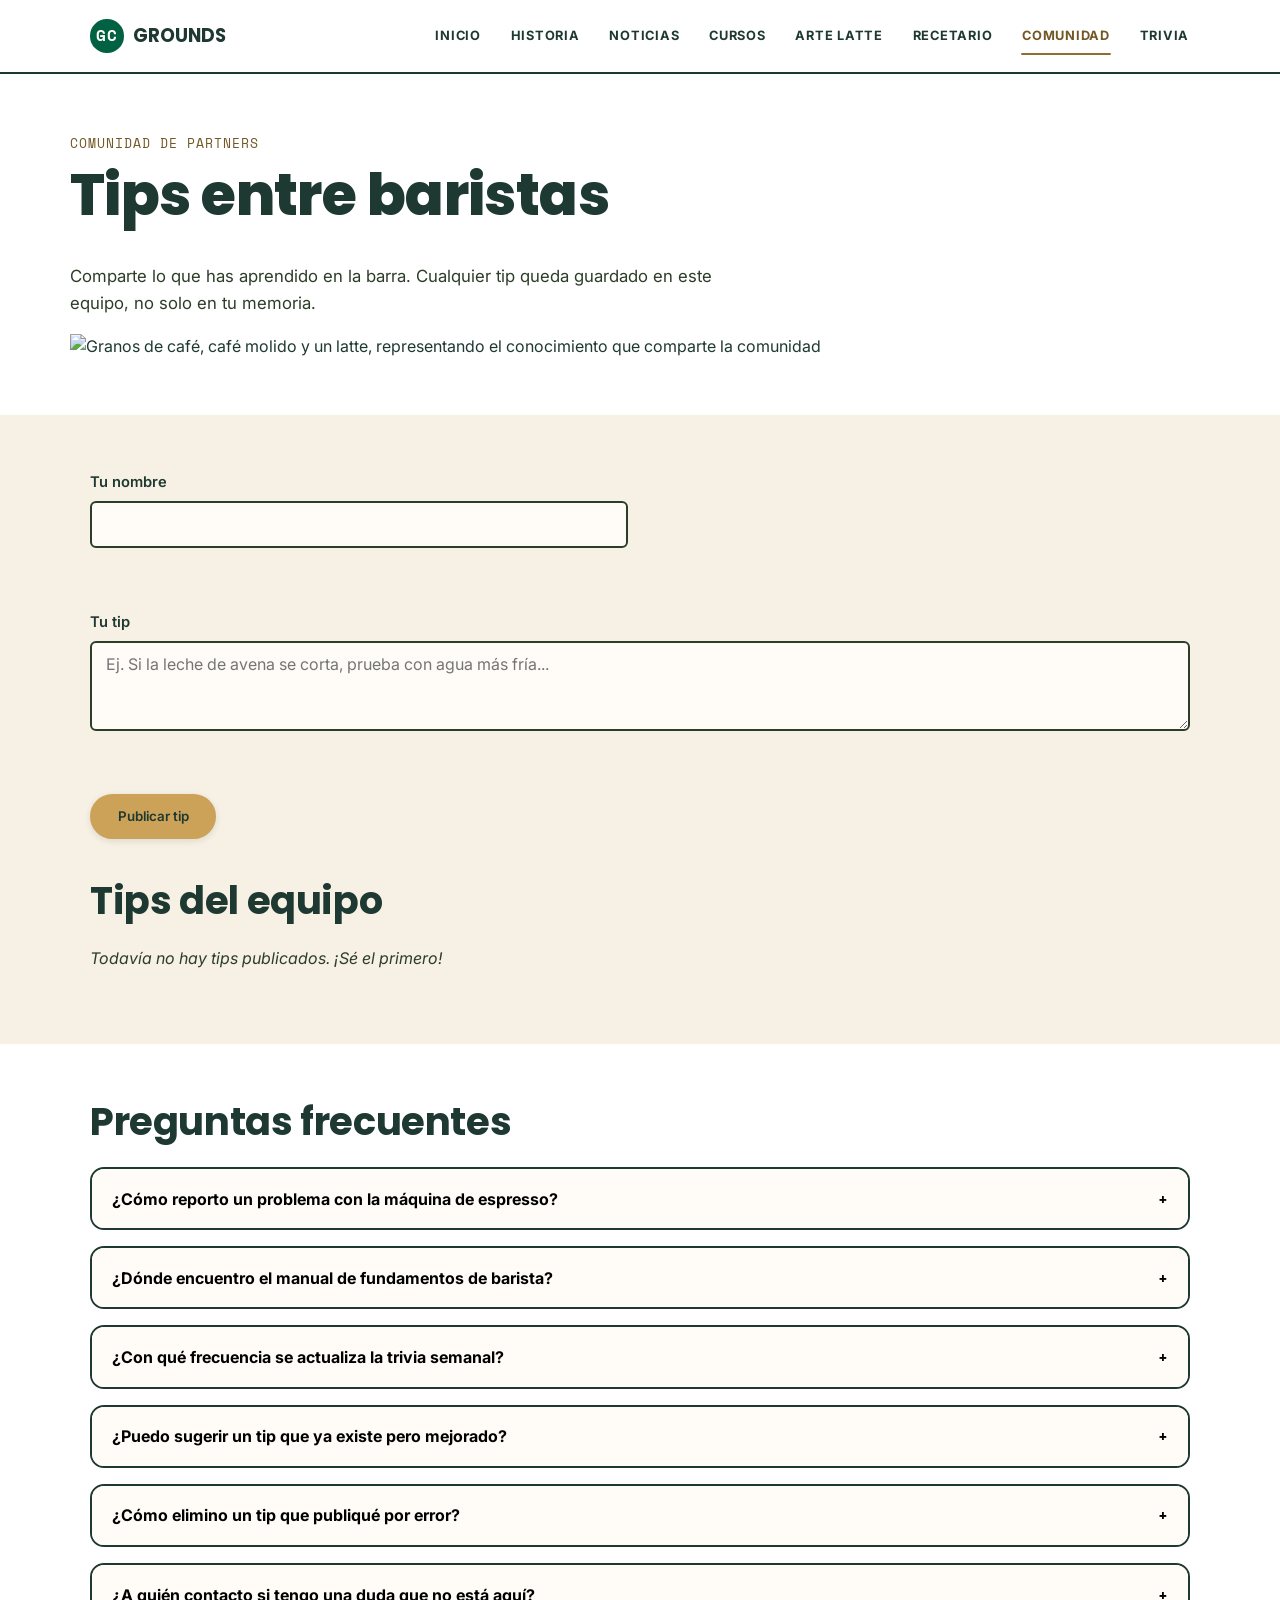
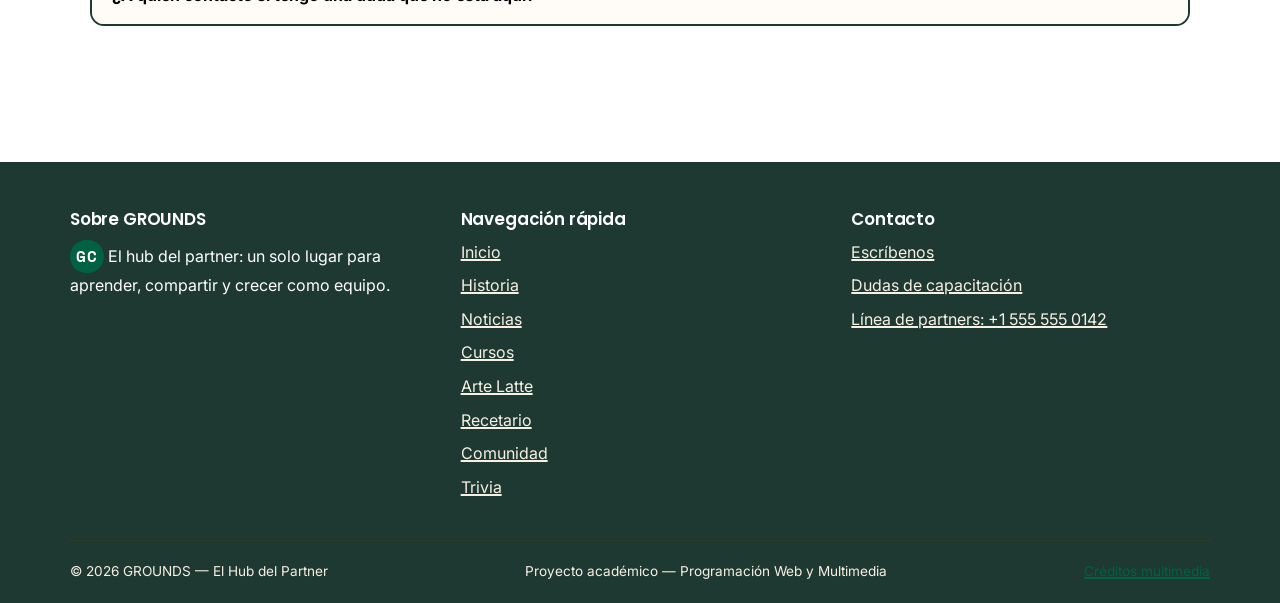
==== commit 1e055193: "Referenciar en el código las fotos/videos reales que aportará la autora Las imágenes SVG de banner s" ====
--- a/PROYECTO FINAL MULTIMEDIA Y PROGRAMACION/comunidad.html
+++ b/PROYECTO FINAL MULTIMEDIA Y PROGRAMACION/comunidad.html
@@ -40,7 +40,7 @@
     <p class="eyebrow">Comunidad de partners</p>
     <h1>Tips entre baristas</h1>
     <p class="lede">Comparte lo que has aprendido en la barra. Cualquier tip queda guardado en este equipo, no solo en tu memoria.</p>
-    <img src="assets/img/comunidad-tablero.svg" alt="Ilustración de un tablero de corcho con notas y tickets colgados" width="900" height="260">
+    <img src="assets/img/granosdecafe-cafemolido-latte.png" alt="Granos de café, café molido y un latte, representando el conocimiento que comparte la comunidad">
   </section>
 
   <section class="section section-alt">
--- a/PROYECTO FINAL MULTIMEDIA Y PROGRAMACION/css/style.css
+++ b/PROYECTO FINAL MULTIMEDIA Y PROGRAMACION/css/style.css
@@ -3,38 +3,52 @@
    Hoja de estilos base compartida por las 8 páginas.
    ========================================================= */
 
-/* ---------- Fuentes ---------- */
-@import url('https://fonts.googleapis.com/css2?family=Newsreader:ital,wght@0,400..700;1,400..700&family=Archivo:wght@400;500;600;700&family=Space+Mono:wght@400;700&display=swap');
+/* ---------- Fuentes ----------
+   "SoDo Sans" encabeza la pila porque es la fuente real de marca de
+   Starbucks — pero es propietaria (no está en Google Fonts ni se puede
+   auto-hospedar sin comprarla/tenerla con licencia), así que el navegador
+   nunca la va a encontrar instalada y siempre caerá a Poppins/Inter, que
+   son sans-serif redondeadas del mismo espíritu. Si en algún momento se
+   consiguen los archivos .woff de SoDo Sans, con @font-face bastaría para
+   que esta misma declaración empiece a usarla de verdad. */
+@import url('https://fonts.googleapis.com/css2?family=Poppins:wght@500;600;700;800&family=Inter:wght@400;500;600;700&family=Space+Mono:wght@400;700&display=swap');
 
 /* ---------- Variables de marca ----------
-   Paleta verde inspirada en la identidad de Starbucks Rewards (cafetería
-   premium, verde como color dominante) pero con valores hex propios y
-   distintos a los oficiales — GROUNDS sigue siendo una marca ficticia. */
+   Paleta tomada directamente de los tokens de diseño de starbucks.com/rewards
+   (colorHouseGreen, colorCoffeeLeaf600, colorStarbucksGreen300, colorGold300,
+   colorWarmNeutral*, etc. — a pedido explícito, en vez de una paleta propia
+   "inspirada"). GROUNDS sigue siendo una marca ficticia: no se usa su logo
+   ni ningún otro asset de Starbucks, solo estos valores de color.
+   --paper es blanco (colorWhite) en vez del beige de la versión anterior:
+   ese beige repetido en --paper y --paper-dim casi sin diferencia entre
+   ambos hacía que todo el sitio se viera con un único tono apagado/turbio.
+   Ahora el blanco y el crema alternan con contraste real entre secciones,
+   como en starbucks.com (mayormente blanco, con crema solo en acentos). */
 :root {
-  --ink: #16211B;
-  --ink-soft: #33443B;
-  --paper: #F5F3EA;
-  --paper-dim: #EAE6D6;
-  --gold: #C7A24E;
-  --gold-dark: #A17F35;
-  --pine: #0E5C40;
-  --pine-light: #17795A;
-  --alert: #A3312A;
-  --paper-white: #FFFDF7;
+  --ink: #1E3932;        /* colorHouseGreen */
+  --ink-soft: #2C3D28;   /* colorCoffeeLeaf600 */
+  --paper: #FFFFFF;      /* colorWhite */
+  --paper-dim: #F7F0E4;  /* colorWarmNeutral25 */
+  --gold: #CBA258;       /* colorGold300 */
+  --gold-dark: #8F6E32;  /* colorGold600 */
+  --pine: #006242;       /* colorStarbucksGreen300 */
+  --pine-light: #00754A; /* colorGreenAccent */
+  --alert: #C82014;      /* colorRed */
+  --paper-white: #FFFCF7; /* colorWarmNeutral5 */
   /* Variante de --gold-dark ajustada para texto pequeño sobre fondos claros
      (cumple contraste AA; --gold-dark se conserva para hovers y acentos grandes). */
-  --gold-text: #7A5419;
-
-  --font-display: "Newsreader", "Georgia", serif;
-  --font-body: "Archivo", "Segoe UI", sans-serif;
+  --gold-text: #735725;  /* colorGold700 */
+
+  --font-display: "SoDo Sans", "Poppins", "Segoe UI", sans-serif;
+  --font-body: "SoDo Sans", "Inter", "Segoe UI", sans-serif;
   --font-mono: "Space Mono", "Courier New", monospace;
 
   --radius-sm: 6px;
   --radius-md: 14px;
 
-  --shadow-sm: 0 2px 6px rgba(22, 33, 27, 0.12);
-  --shadow-md: 0 6px 18px rgba(22, 33, 27, 0.16);
-  --shadow-lg: 0 12px 30px rgba(22, 33, 27, 0.22);
+  --shadow-sm: 0 2px 6px rgba(30, 57, 50, 0.12);
+  --shadow-md: 0 6px 18px rgba(30, 57, 50, 0.16);
+  --shadow-lg: 0 12px 30px rgba(30, 57, 50, 0.22);
 
   --nav-height: 72px;
   --transition: 0.25s ease;
@@ -51,7 +65,7 @@
   line-height: 1.6;
   -webkit-font-smoothing: antialiased;
 }
-img { max-width: 100%; height: auto; display: block; }
+img, video { max-width: 100%; height: auto; display: block; }
 ul, ol { padding-left: 1.25rem; }
 a { color: var(--pine); text-decoration-thickness: 2px; }
 a:hover { color: var(--pine-light); }
@@ -59,13 +73,15 @@
 
 h1, h2, h3, h4 {
   font-family: var(--font-display);
+  font-weight: 700;
   line-height: 1.15;
+  letter-spacing: -0.01em;
   margin: 0 0 0.6em;
   color: var(--ink);
 }
-h1 { font-size: clamp(2.1rem, 5vw + 1rem, 3.6rem); }
+h1 { font-size: clamp(2.1rem, 5vw + 1rem, 3.6rem); font-weight: 800; }
 h2 { font-size: clamp(1.6rem, 3vw + 1rem, 2.4rem); }
-h3 { font-size: clamp(1.2rem, 1.4vw + 1rem, 1.5rem); }
+h3 { font-size: clamp(1.2rem, 1.4vw + 1rem, 1.5rem); font-weight: 600; }
 p { margin: 0 0 1em; }
 
 code, .mono { font-family: var(--font-mono); }
@@ -86,6 +102,17 @@
     scroll-behavior: auto !important;
   }
 }
+
+/* ---------- Scroll-reveal (agregado por nav.js vía IntersectionObserver) ----------
+   Colocado antes que cualquier estilo de componente para que el hover de
+   .ticket/.card/.product-card siempre gane el empate de cascada sobre
+   .reveal.is-visible (misma especificidad, pero estas reglas van primero). */
+.reveal {
+  opacity: 0;
+  transform: translateY(24px);
+  transition: opacity 0.6s ease, transform 0.6s ease;
+}
+.reveal.is-visible { opacity: 1; transform: none; }
 
 /* ---------- Utilidades de layout ---------- */
 .container {
@@ -118,6 +145,8 @@
 .text-center { text-align: center; }
 .mb-0 { margin-bottom: 0; }
 .mt-4 { margin-top: 1rem; }
+.img-rounded { border-radius: var(--radius-md); box-shadow: var(--shadow-sm); }
+.mt-8 { margin-top: 2rem; }
 .img-sm { max-width: 220px; }
 .eyebrow {
   display: inline-block;
@@ -140,8 +169,8 @@
   display: inline-flex;
   align-items: center;
   gap: 0.5rem;
-  padding: 0.75rem 1.4rem;
-  border-radius: var(--radius-sm);
+  padding: 0.8rem 1.6rem;
+  border-radius: 999px;
   border: 2px solid var(--ink);
   background: var(--ink);
   color: var(--paper-white);
@@ -165,11 +194,9 @@
   background: transparent;
   color: var(--ink);
 }
-.section-dark .btn-outline,
-.hero-full .btn-outline { color: var(--paper); border-color: var(--paper); }
+.section-dark .btn-outline { color: var(--paper); border-color: var(--paper); }
 .btn-outline:hover { background: var(--ink); color: var(--paper-white); }
-.section-dark .btn-outline:hover,
-.hero-full .btn-outline:hover { background: var(--paper); color: var(--ink); }
+.section-dark .btn-outline:hover { background: var(--paper); color: var(--ink); }
 
 .btn-sm { padding: 0.45rem 0.9rem; font-size: 0.85rem; }
 
@@ -180,6 +207,7 @@
   z-index: 100;
   background: var(--paper);
   border-bottom: 2px solid var(--ink);
+  transition: background var(--transition), border-color var(--transition), box-shadow var(--transition), color var(--transition);
 }
 .nav-bar {
   display: flex;
@@ -196,13 +224,19 @@
 }
 .brand-mark {
   font-family: var(--font-mono);
-  background: var(--ink);
-  color: var(--paper);
-  padding: 0.3rem 0.5rem;
-  border-radius: var(--radius-sm);
+  background: var(--pine);
+  color: var(--paper-white);
+  width: 2.1rem;
+  height: 2.1rem;
+  display: inline-flex;
+  align-items: center;
+  justify-content: center;
+  border-radius: 50%;
   font-weight: 700;
   letter-spacing: 0.03em;
-}
+  transition: transform var(--transition), background var(--transition), color var(--transition);
+}
+.brand:hover .brand-mark { transform: scale(1.08) rotate(-3deg); }
 .brand-name {
   font-family: var(--font-display);
   font-weight: 700;
@@ -213,21 +247,24 @@
   display: none;
   flex-direction: column;
   justify-content: center;
+  align-items: center;
   gap: 5px;
   width: 44px;
   height: 44px;
-  border-radius: var(--radius-sm);
-  border: 2px solid var(--ink);
-  background: var(--paper-white);
+  border-radius: 50%;
+  border: none;
+  background: transparent;
   cursor: pointer;
-}
+  transition: background var(--transition);
+}
+.nav-toggle:hover { background: var(--paper-dim); }
 .nav-toggle span {
   display: block;
   width: 20px;
   height: 2px;
+  border-radius: 2px;
   background: var(--ink);
-  margin-inline: auto;
-  transition: transform var(--transition), opacity var(--transition);
+  transition: transform var(--transition), opacity var(--transition), background var(--transition);
 }
 .nav-toggle[aria-expanded="true"] span:nth-child(1) { transform: translateY(7px) rotate(45deg); }
 .nav-toggle[aria-expanded="true"] span:nth-child(2) { opacity: 0; }
@@ -235,26 +272,39 @@
 
 .nav-menu {
   display: flex;
-  gap: 1.5rem;
+  gap: 1.75rem;
   list-style: none;
   margin: 0;
   padding: 0;
 }
 .nav-menu a {
+  position: relative;
   display: inline-block;
-  padding: 0.4rem 0.1rem;
+  padding: 0.4rem 0.05rem;
   color: var(--ink);
   text-decoration: none;
-  font-weight: 600;
-  font-size: 0.95rem;
-  border-bottom: 2px solid transparent;
-  transition: border-color var(--transition), color var(--transition);
-}
-.nav-menu a:hover { border-color: var(--gold); }
-.nav-menu a[aria-current="page"] {
-  color: var(--gold-text);
-  border-color: var(--gold-dark);
-}
+  font-weight: 700;
+  font-size: 0.8rem;
+  text-transform: uppercase;
+  letter-spacing: 0.06em;
+  transition: color var(--transition);
+}
+.nav-menu a::after {
+  content: "";
+  position: absolute;
+  left: 0;
+  right: 0;
+  bottom: -2px;
+  height: 2px;
+  background: var(--gold-dark);
+  border-radius: 2px;
+  transform: scaleX(0);
+  transition: transform var(--transition);
+}
+.nav-menu a:hover::after,
+.nav-menu a:focus-visible::after,
+.nav-menu a[aria-current="page"]::after { transform: scaleX(1); }
+.nav-menu a[aria-current="page"] { color: var(--gold-text); }
 
 @media (max-width: 780px) {
   .nav-toggle { display: flex; }
@@ -272,6 +322,7 @@
     transition: max-height var(--transition);
   }
   .nav-menu.is-open { max-height: 480px; }
+  .nav-menu a::after { display: none; }
   .nav-menu a {
     display: block;
     padding: 0.9rem 1.25rem;
@@ -291,28 +342,222 @@
 .hero-art { justify-self: center; }
 .hero-art img { width: 100%; max-width: 380px; }
 
-/* ---------- Hero editorial full-bleed (estilo "newsroom") ---------- */
+/* ---------- Hero claro con panel (estilo landing de producto) ---------- */
 .hero-full {
+  background: var(--paper-dim);
+  padding: 3rem 0 3.5rem;
+}
+.hero-full .eyebrow { color: var(--pine); }
+.hero-full h1 {
+  font-size: clamp(2.4rem, 5vw + 1rem, 3.8rem);
+  max-width: 16ch;
+}
+.hero-full .lede { max-width: 46ch; }
+.hero-full .hero-art { justify-self: end; }
+.hero-full .hero-art img {
+  max-width: 340px;
+  aspect-ratio: 1 / 1;
+  object-fit: cover;
+  border-radius: 50%;
+  border: 6px solid var(--paper-white);
+  filter: drop-shadow(0 18px 30px rgba(30, 57, 50, 0.18));
+}
+@media (max-width: 780px) {
+  .hero-full .hero-art { justify-self: center; margin-top: 2rem; }
+}
+
+/* ---------- Product card (ícono/medallón asomando arriba) ---------- */
+.product-grid {
+  display: grid;
+  grid-template-columns: repeat(3, 1fr);
+  gap: 2rem;
+}
+@media (max-width: 780px) { .product-grid { grid-template-columns: 1fr; } }
+@media (min-width: 481px) and (max-width: 780px) { .product-grid { grid-template-columns: repeat(2, 1fr); } }
+
+.product-card {
+  position: relative;
+  display: block;
+  background: var(--pine);
+  color: var(--paper-white);
+  border-radius: var(--radius-md);
+  padding: 3.75rem 1.5rem 1.75rem;
+  text-align: center;
+  text-decoration: none;
+  box-shadow: var(--shadow-sm);
+  transition: transform var(--transition), box-shadow var(--transition);
+}
+.product-card:hover { transform: translateY(-4px); box-shadow: var(--shadow-lg); color: var(--paper-white); }
+.product-card-medallion {
+  position: absolute;
+  top: -28px;
+  left: 50%;
+  transform: translateX(-50%);
+  width: 72px;
+  height: 72px;
+  border-radius: 50%;
+  background: var(--paper-white);
+  border: 3px solid var(--gold);
+  display: flex;
+  align-items: center;
+  justify-content: center;
+  font-size: 1.9rem;
+  box-shadow: var(--shadow-sm);
+}
+.product-card-code {
+  display: block;
+  font-family: var(--font-mono);
+  font-size: 0.7rem;
+  letter-spacing: 0.06em;
+  color: var(--gold);
+  margin-bottom: 0.4rem;
+}
+.product-card h3 { color: var(--paper-white); font-size: 1.2rem; margin-bottom: 0.5rem; }
+.product-card p { color: rgba(255, 255, 255, 0.85); font-size: 0.92rem; margin-bottom: 1.5rem; }
+.product-card-cta {
+  display: inline-block;
+  padding: 0.55rem 1.4rem;
+  border-radius: 999px;
+  border: 2px solid var(--paper-white);
+  font-weight: 600;
+  font-size: 0.85rem;
+  transition: background var(--transition), color var(--transition);
+}
+.product-card:hover .product-card-cta { background: var(--paper-white); color: var(--pine); }
+
+/* ---------- Encabezado de sección centrado (estilo "SHOP NOW / SHOP COFFEE") ---------- */
+.section-header--center { text-align: center; max-width: 640px; margin: 0 auto 2.5rem; }
+.section-header--center .lede { margin-inline: auto; }
+
+/* ---------- Carrusel (galería de fotos/video) ---------- */
+.carousel {
   position: relative;
   overflow: hidden;
-  background:
-    radial-gradient(ellipse 120% 90% at 85% 0%, var(--pine-light) 0%, transparent 55%),
-    linear-gradient(160deg, var(--pine) 0%, var(--ink) 78%);
+  border-radius: var(--radius-md);
+  border: 2px solid var(--ink);
+  background: var(--ink);
+}
+.carousel-track {
+  display: flex;
+  transition: transform 0.5s ease;
+}
+.carousel-slide {
+  flex: 0 0 100%;
+  position: relative;
+}
+.carousel-slide video,
+.carousel-slide img {
+  width: 100%;
+  height: clamp(260px, 55vw, 480px);
+  object-fit: cover;
+  display: block;
+}
+.carousel-caption {
+  position: absolute;
+  left: 0; right: 0; bottom: 0;
+  padding: 2.5rem 1.5rem 1.25rem;
+  background: linear-gradient(180deg, transparent, rgba(30, 57, 50, 0.88));
   color: var(--paper-white);
-  padding: 4.5rem 0 5rem;
-}
-.hero-full .eyebrow { color: var(--gold); }
-.hero-full h1 {
+  font-weight: 600;
+}
+.carousel-btn {
+  position: absolute;
+  top: 50%;
+  transform: translateY(-50%);
+  width: 44px;
+  height: 44px;
+  border-radius: 50%;
+  border: none;
+  background: rgba(255, 255, 255, 0.9);
+  color: var(--ink);
+  font-size: 1.3rem;
+  line-height: 1;
+  cursor: pointer;
+  display: flex;
+  align-items: center;
+  justify-content: center;
+  box-shadow: var(--shadow-sm);
+  transition: background var(--transition), transform var(--transition);
+  z-index: 2;
+}
+.carousel-btn:hover { background: var(--paper-white); transform: translateY(-50%) scale(1.06); }
+.carousel-prev { left: 1rem; }
+.carousel-next { right: 1rem; }
+.carousel-dots {
+  position: absolute;
+  bottom: 0.85rem;
+  left: 50%;
+  transform: translateX(-50%);
+  display: flex;
+  gap: 0.5rem;
+  z-index: 2;
+}
+.carousel-dot {
+  width: 9px;
+  height: 9px;
+  border-radius: 50%;
+  border: 2px solid var(--paper-white);
+  background: transparent;
+  padding: 0;
+  cursor: pointer;
+  transition: background var(--transition);
+}
+.carousel-dot[aria-current="true"] { background: var(--paper-white); }
+@media (max-width: 480px) {
+  .carousel-btn { width: 36px; height: 36px; font-size: 1.1rem; }
+}
+
+/* ---------- Franja de estadísticas (estilo "In numbers" de Nestlé) ---------- */
+.stats-band {
+  background: var(--pine);
   color: var(--paper-white);
-  font-size: clamp(2.6rem, 6vw + 1rem, 4.6rem);
-  max-width: 16ch;
-}
-.hero-full .lede { color: rgba(245, 243, 234, 0.82); max-width: 48ch; font-size: 1.15rem; }
-.hero-full .hero-art { justify-self: end; }
-.hero-full .hero-art img { max-width: 320px; filter: drop-shadow(0 20px 40px rgba(0,0,0,0.35)); }
-@media (max-width: 780px) {
-  .hero-full .hero-art { justify-self: center; margin-top: 2rem; }
-}
+  padding: 2.75rem 0;
+}
+.stats-grid {
+  display: grid;
+  grid-template-columns: repeat(4, 1fr);
+  gap: 1.5rem;
+  text-align: center;
+}
+@media (max-width: 780px) { .stats-grid { grid-template-columns: repeat(2, 1fr); gap: 2rem 1rem; } }
+.stat-item .stat-icon { display: block; font-size: 1.8rem; margin-bottom: 0.5rem; }
+.stat-item .stat-number {
+  display: block;
+  font-family: var(--font-display);
+  font-weight: 800;
+  font-size: clamp(1.8rem, 1.2rem + 2vw, 2.6rem);
+  line-height: 1;
+  margin-bottom: 0.35rem;
+}
+.stat-item .stat-label { font-size: 0.85rem; color: rgba(255, 255, 255, 0.85); }
+
+/* ---------- Tarjetas de nivel (estilo Green/Gold/Reserve status de Starbucks Rewards) ---------- */
+.tier-grid { display: grid; grid-template-columns: repeat(3, 1fr); gap: 1.5rem; }
+@media (max-width: 780px) { .tier-grid { grid-template-columns: 1fr; } }
+.tier-card {
+  border-radius: var(--radius-md);
+  padding: 1.75rem;
+  color: var(--paper-white);
+  box-shadow: var(--shadow-sm);
+  transition: transform var(--transition), box-shadow var(--transition);
+}
+.tier-card:hover { transform: translateY(-4px); box-shadow: var(--shadow-lg); }
+.tier-card h3 { color: var(--paper-white); margin-bottom: 0.3rem; }
+.tier-card .tier-stat { display: block; font-size: 0.85rem; color: var(--paper-white); margin-bottom: 1.1rem; }
+.tier-card ul { list-style: none; padding: 0; margin: 0; }
+.tier-card li {
+  display: flex;
+  align-items: flex-start;
+  gap: 0.5rem;
+  padding: 0.4rem 0;
+  font-size: 0.9rem;
+  border-top: 1px solid rgba(255, 255, 255, 0.14);
+}
+.tier-card li:first-child { border-top: none; }
+.tier-card li::before { content: "✓"; font-weight: 700; flex-shrink: 0; }
+.tier-green { background: var(--pine); }
+.tier-gold { background: var(--gold-dark); }
+.tier-dark { background: var(--ink); }
 
 /* ---------- Feature grid (destacado grande + grid, estilo editorial) ---------- */
 .feature-grid {
@@ -600,12 +845,13 @@
 .quote-source { margin-top: 0.75rem; font-style: normal; font-size: 0.9rem; }
 
 blockquote {
+  position: relative;
   border-left: 4px solid var(--gold);
   margin: 1.5rem 0;
   padding: 0.5rem 0 0.5rem 1.25rem;
   font-family: var(--font-display);
+  font-weight: 600;
   font-size: 1.25rem;
-  font-style: italic;
   color: var(--ink-soft);
 }
 
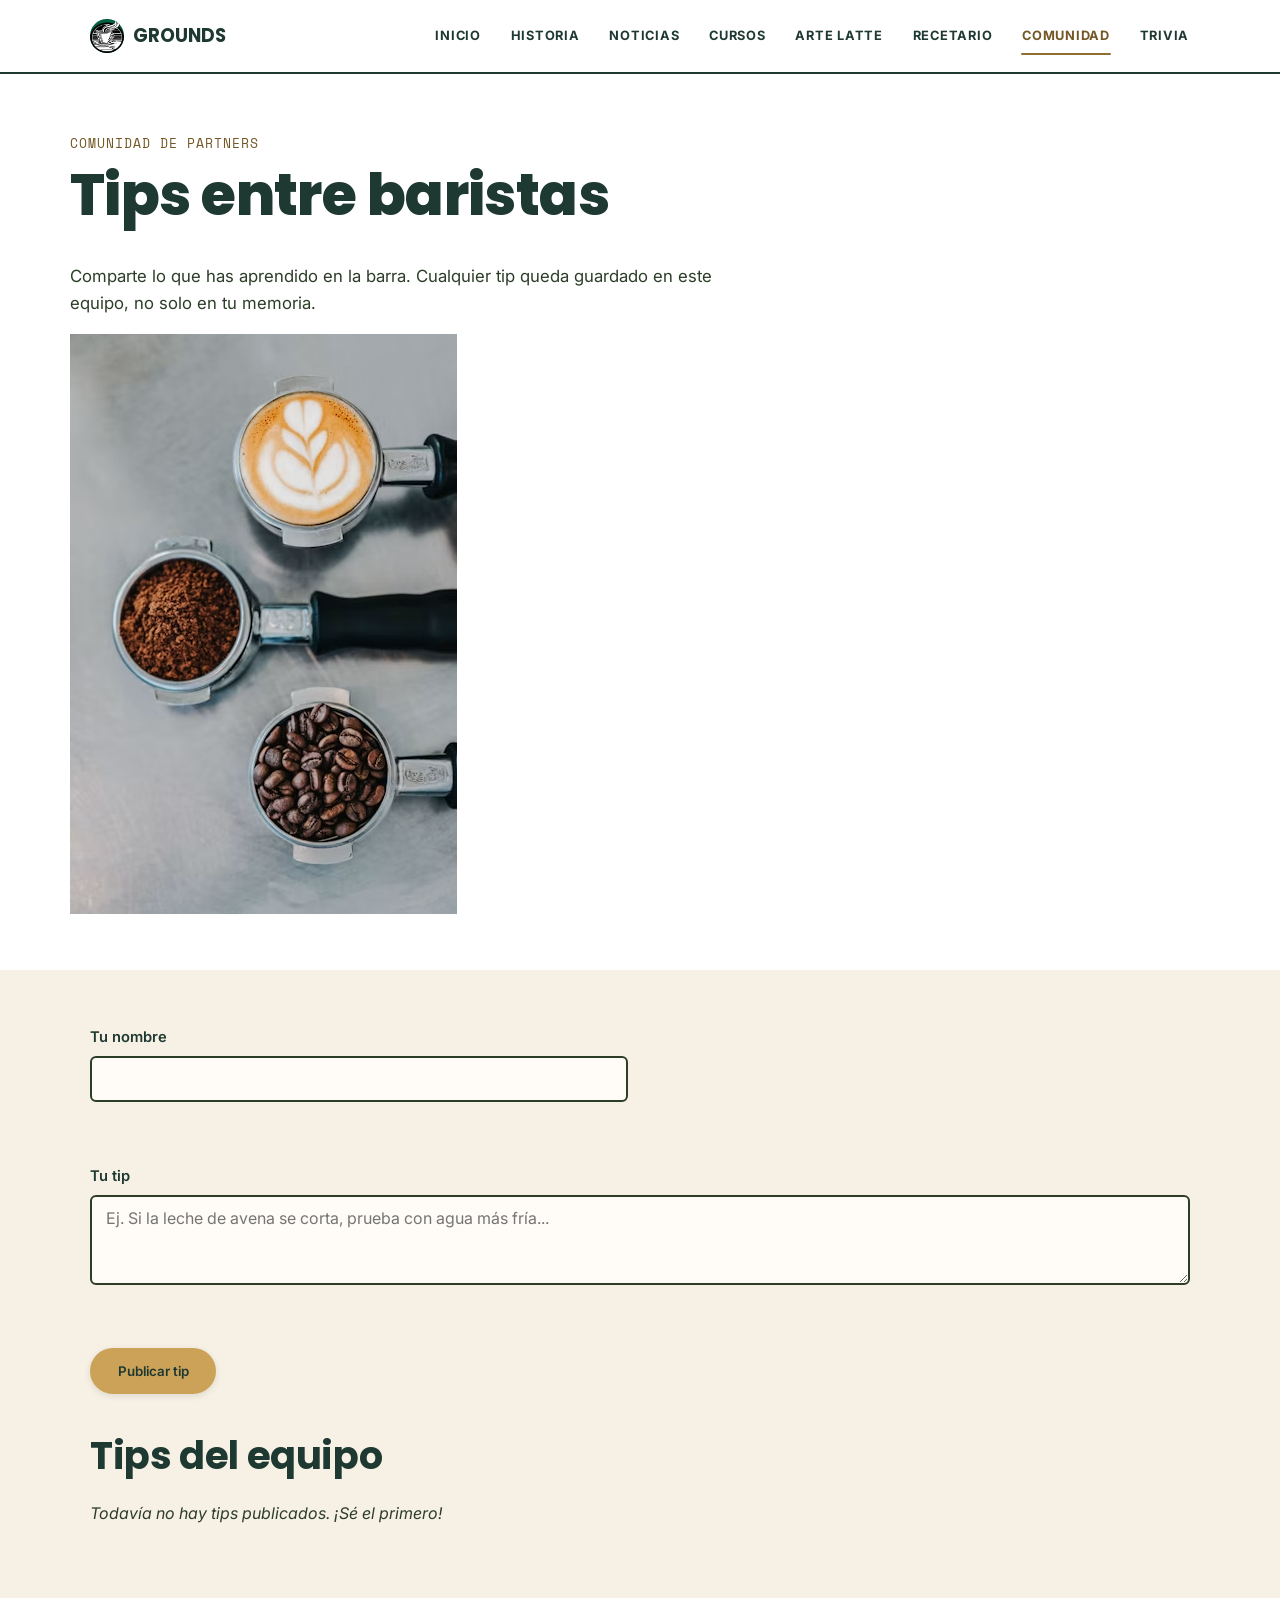
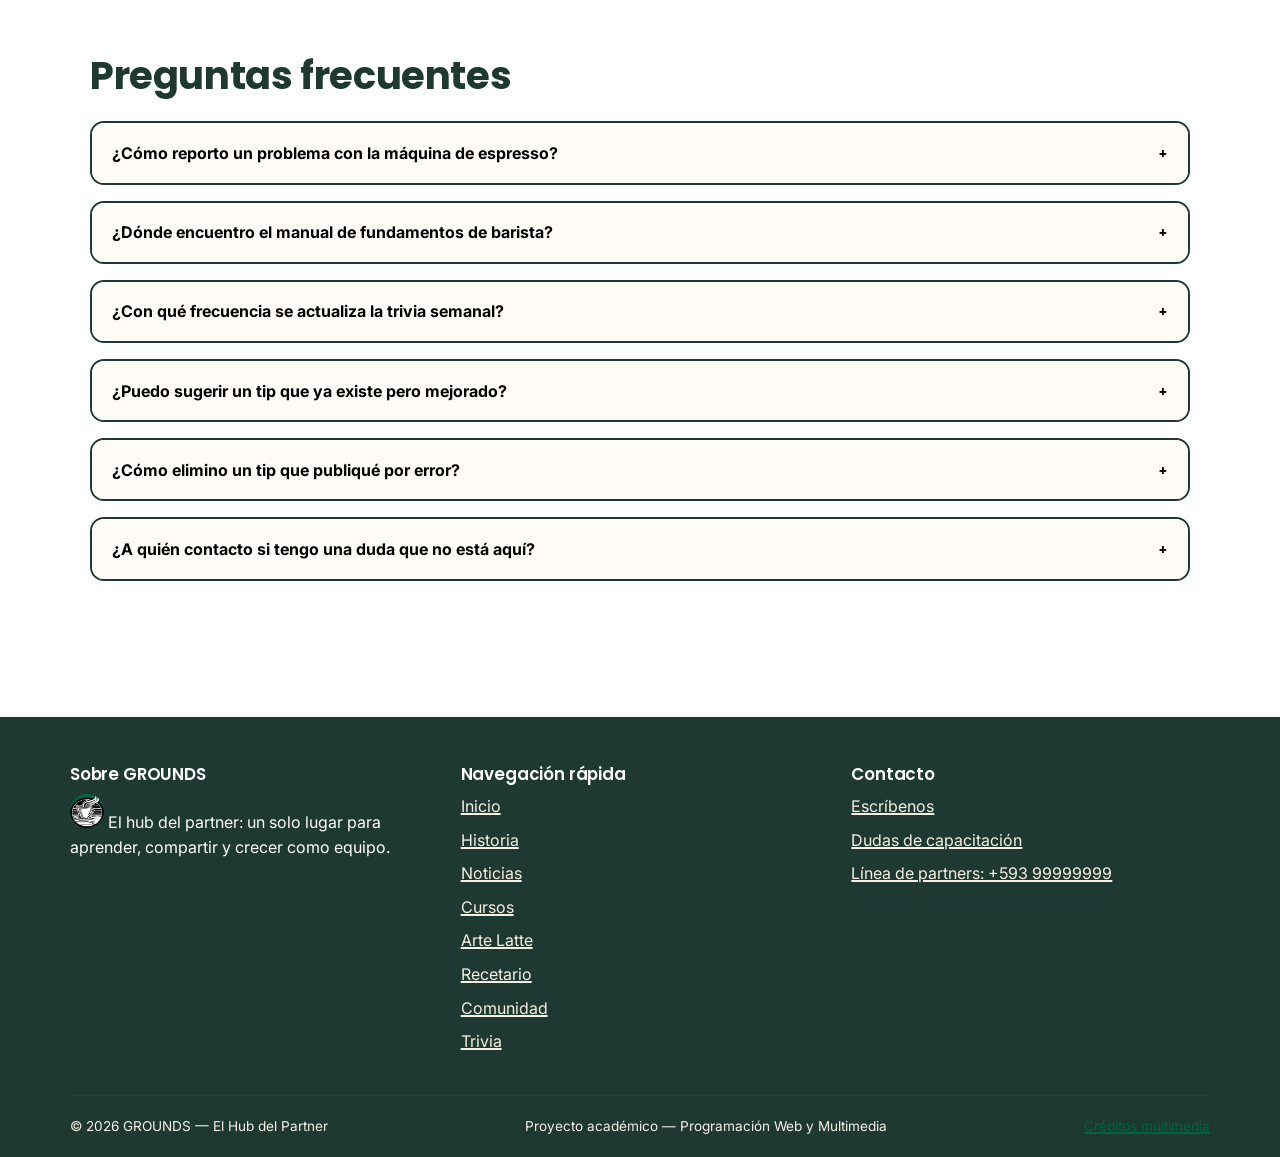
==== commit db8ca4e0: "Subiendo actualizacion de cambios de imagenes y formatos" ====
--- a/PROYECTO FINAL MULTIMEDIA Y PROGRAMACION/comunidad.html
+++ b/PROYECTO FINAL MULTIMEDIA Y PROGRAMACION/comunidad.html
@@ -13,7 +13,7 @@
 <header class="site-header">
   <div class="container nav-bar">
     <a class="brand" href="index.html">
-      <span class="brand-mark">GC</span>
+    <img src="assets/img/logocafe.png" alt="Logo GROUNDS" class="brand-mark">
       <span class="brand-name">GROUNDS</span>
     </a>
     <button class="nav-toggle" aria-expanded="false" aria-controls="nav-menu" aria-label="Abrir menú de navegación">
@@ -144,7 +144,7 @@
   <div class="container footer-grid">
     <div>
       <h3>Sobre GROUNDS</h3>
-      <p><span class="brand-mark">GC</span> El hub del partner: un solo lugar para aprender, compartir y crecer como equipo.</p>
+      <p><img src="assets/img/logocafe.png" alt="Logo GROUNDS" class="brand-mark"> El hub del partner: un solo lugar para aprender, compartir y crecer como equipo.</p>
     </div>
     <div>
       <h3>Navegación rápida</h3>
@@ -164,7 +164,7 @@
       <ul>
         <li><a href="mailto:partners@grounds-hub.example.com?subject=Consulta%20desde%20el%20sitio">Escríbenos</a></li>
         <li><a href="mailto:capacitacion@grounds-hub.example.com?subject=Duda%20sobre%20un%20curso">Dudas de capacitación</a></li>
-        <li><a href="tel:+15555550142">Línea de partners: +1 555 555 0142</a></li>
+        <li><a href="tel:+593 99999999">Línea de partners: +593 99999999</a></li>
       </ul>
     </div>
   </div>
--- a/PROYECTO FINAL MULTIMEDIA Y PROGRAMACION/css/style.css
+++ b/PROYECTO FINAL MULTIMEDIA Y PROGRAMACION/css/style.css
@@ -3,27 +3,10 @@
    Hoja de estilos base compartida por las 8 páginas.
    ========================================================= */
 
-/* ---------- Fuentes ----------
-   "SoDo Sans" encabeza la pila porque es la fuente real de marca de
-   Starbucks — pero es propietaria (no está en Google Fonts ni se puede
-   auto-hospedar sin comprarla/tenerla con licencia), así que el navegador
-   nunca la va a encontrar instalada y siempre caerá a Poppins/Inter, que
-   son sans-serif redondeadas del mismo espíritu. Si en algún momento se
-   consiguen los archivos .woff de SoDo Sans, con @font-face bastaría para
-   que esta misma declaración empiece a usarla de verdad. */
+
 @import url('https://fonts.googleapis.com/css2?family=Poppins:wght@500;600;700;800&family=Inter:wght@400;500;600;700&family=Space+Mono:wght@400;700&display=swap');
 
-/* ---------- Variables de marca ----------
-   Paleta tomada directamente de los tokens de diseño de starbucks.com/rewards
-   (colorHouseGreen, colorCoffeeLeaf600, colorStarbucksGreen300, colorGold300,
-   colorWarmNeutral*, etc. — a pedido explícito, en vez de una paleta propia
-   "inspirada"). GROUNDS sigue siendo una marca ficticia: no se usa su logo
-   ni ningún otro asset de Starbucks, solo estos valores de color.
-   --paper es blanco (colorWhite) en vez del beige de la versión anterior:
-   ese beige repetido en --paper y --paper-dim casi sin diferencia entre
-   ambos hacía que todo el sitio se viera con un único tono apagado/turbio.
-   Ahora el blanco y el crema alternan con contraste real entre secciones,
-   como en starbucks.com (mayormente blanco, con crema solo en acentos). */
+
 :root {
   --ink: #1E3932;        /* colorHouseGreen */
   --ink-soft: #2C3D28;   /* colorCoffeeLeaf600 */
@@ -870,8 +853,46 @@
 .news-article[hidden] { display: none; }
 .news-meta { display: flex; gap: 0.75rem; align-items: center; margin-bottom: 0.5rem; flex-wrap: wrap; }
 .news-date { font-family: var(--font-mono); font-size: 0.8rem; color: var(--ink-soft); }
-.news-category-label { font-family: var(--font-mono); font-size: 0.75rem; color: var(--pine); }
 .field-narrow { max-width: 360px; }
+
+/* Tarjetas de noticias: variante limpia del .ticket, sin muescas ni divisor,
+   todas del mismo tamaño en el grid, con la categoría como etiqueta de color. */
+#news-list .ticket.is-feature-text {
+  grid-column: span 1;
+  padding: 1.5rem;
+}
+#news-list .ticket.is-feature-text h3 { font-size: 1.15rem; }
+#news-list .ticket.is-feature-text p { font-size: 0.95rem; max-width: none; }
+
+.news-article.ticket {
+  display: flex;
+  flex-direction: column;
+  overflow: hidden;
+}
+.news-article.ticket::before,
+.news-article.ticket::after { display: none; }
+.news-article .ticket-code,
+.news-article .ticket-divider { display: none; }
+.news-article .news-meta { order: -1; margin: 0 0 0.9rem; }
+.news-article h3 { order: 0; }
+.news-article p { order: 1; margin-bottom: 0; }
+
+.news-category-label {
+  display: inline-flex;
+  align-items: center;
+  padding: 0.3rem 0.7rem;
+  border-radius: 999px;
+  font-family: var(--font-mono);
+  font-size: 0.7rem;
+  font-weight: 700;
+  text-transform: uppercase;
+  letter-spacing: 0.03em;
+  background: rgba(30, 57, 50, 0.08);
+  color: var(--ink);
+}
+.news-article[data-category="eventos"] .news-category-label { background: rgba(0, 98, 66, 0.12); color: var(--pine); }
+.news-article[data-category="productos"] .news-category-label { background: rgba(203, 162, 88, 0.22); color: var(--gold-text); }
+.news-article[data-category="reconocimientos"] .news-category-label { background: rgba(30, 57, 50, 0.1); color: var(--ink); }
 
 /* ---------- Cursos ---------- */
 .course-toolbar { display: flex; gap: 1rem; align-items: center; margin-bottom: 1.5rem; flex-wrap: wrap; }
@@ -898,6 +919,80 @@
 .quiz-option.incorrect { background: var(--alert); color: var(--paper-white); border-color: var(--alert); }
 .quiz-option:disabled { cursor: not-allowed; }
 .quiz-progress { font-family: var(--font-mono); font-size: 0.85rem; margin-bottom: 0.5rem; color: var(--ink-soft); }
+
+/* Fondo con manchas de color difuminadas detrás de la tarjeta de trivia */
+.quiz-bg {
+  position: relative;
+  overflow: hidden;
+  isolation: isolate;
+}
+.quiz-bg::before,
+.quiz-bg::after {
+  content: "";
+  position: absolute;
+  z-index: -1;
+  width: 420px;
+  height: 420px;
+  border-radius: 50%;
+  filter: blur(70px);
+  opacity: 0.55;
+}
+.quiz-bg::before {
+  top: -160px;
+  left: -120px;
+  background: radial-gradient(circle, var(--pine-light), transparent 70%);
+}
+.quiz-bg::after {
+  bottom: -180px;
+  right: -140px;
+  background: radial-gradient(circle, var(--gold), transparent 70%);
+}
+
+/* Tarjeta de pregunta y de resultado: vidrio esmerilado en vez de "ticket" clásico */
+.quiz-card .ticket {
+  background: rgba(255, 255, 255, 0.5);
+  backdrop-filter: blur(20px) saturate(160%);
+  -webkit-backdrop-filter: blur(20px) saturate(160%);
+  border: 1px solid rgba(255, 255, 255, 0.65);
+  box-shadow: 0 8px 32px rgba(30, 57, 50, 0.18);
+}
+.quiz-card .ticket::before,
+.quiz-card .ticket::after { display: none; }
+.quiz-card .ticket-code {
+  display: inline-block;
+  padding: 0.25rem 0.65rem;
+  border-radius: 999px;
+  background: rgba(30, 57, 50, 0.08);
+}
+.quiz-card .ticket-divider { opacity: 0.25; }
+
+/* Opciones de respuesta: pills de vidrio con hover animado */
+.quiz-option {
+  border-radius: 999px;
+  background: rgba(255, 255, 255, 0.45);
+  backdrop-filter: blur(12px);
+  -webkit-backdrop-filter: blur(12px);
+  border: 1.5px solid rgba(30, 57, 50, 0.25);
+  font-weight: 600;
+  transition: transform var(--transition), box-shadow var(--transition), background var(--transition), border-color var(--transition);
+}
+.quiz-option:hover {
+  background: rgba(255, 255, 255, 0.75);
+  border-color: var(--pine-light);
+  transform: translateY(-2px) scale(1.01);
+  box-shadow: 0 6px 16px rgba(0, 98, 66, 0.18);
+}
+.quiz-option.correct {
+  background: rgba(0, 98, 66, 0.85);
+  backdrop-filter: blur(12px);
+  box-shadow: 0 6px 20px rgba(0, 98, 66, 0.35);
+}
+.quiz-option.incorrect {
+  background: rgba(200, 32, 20, 0.85);
+  backdrop-filter: blur(12px);
+  box-shadow: 0 6px 20px rgba(200, 32, 20, 0.3);
+}
+.quiz-option:disabled:hover { transform: none; }
 .badge-live {
   display: inline-flex;
   align-items: center;
@@ -959,4 +1054,4 @@
 
 /* ---------- Créditos ---------- */
 .credits-list { font-size: 0.85rem; color: var(--ink-soft); }
-.credits-list li { margin-bottom: 0.3rem; }
+.credits-list li { margin-bottom: 0.3rem; }
